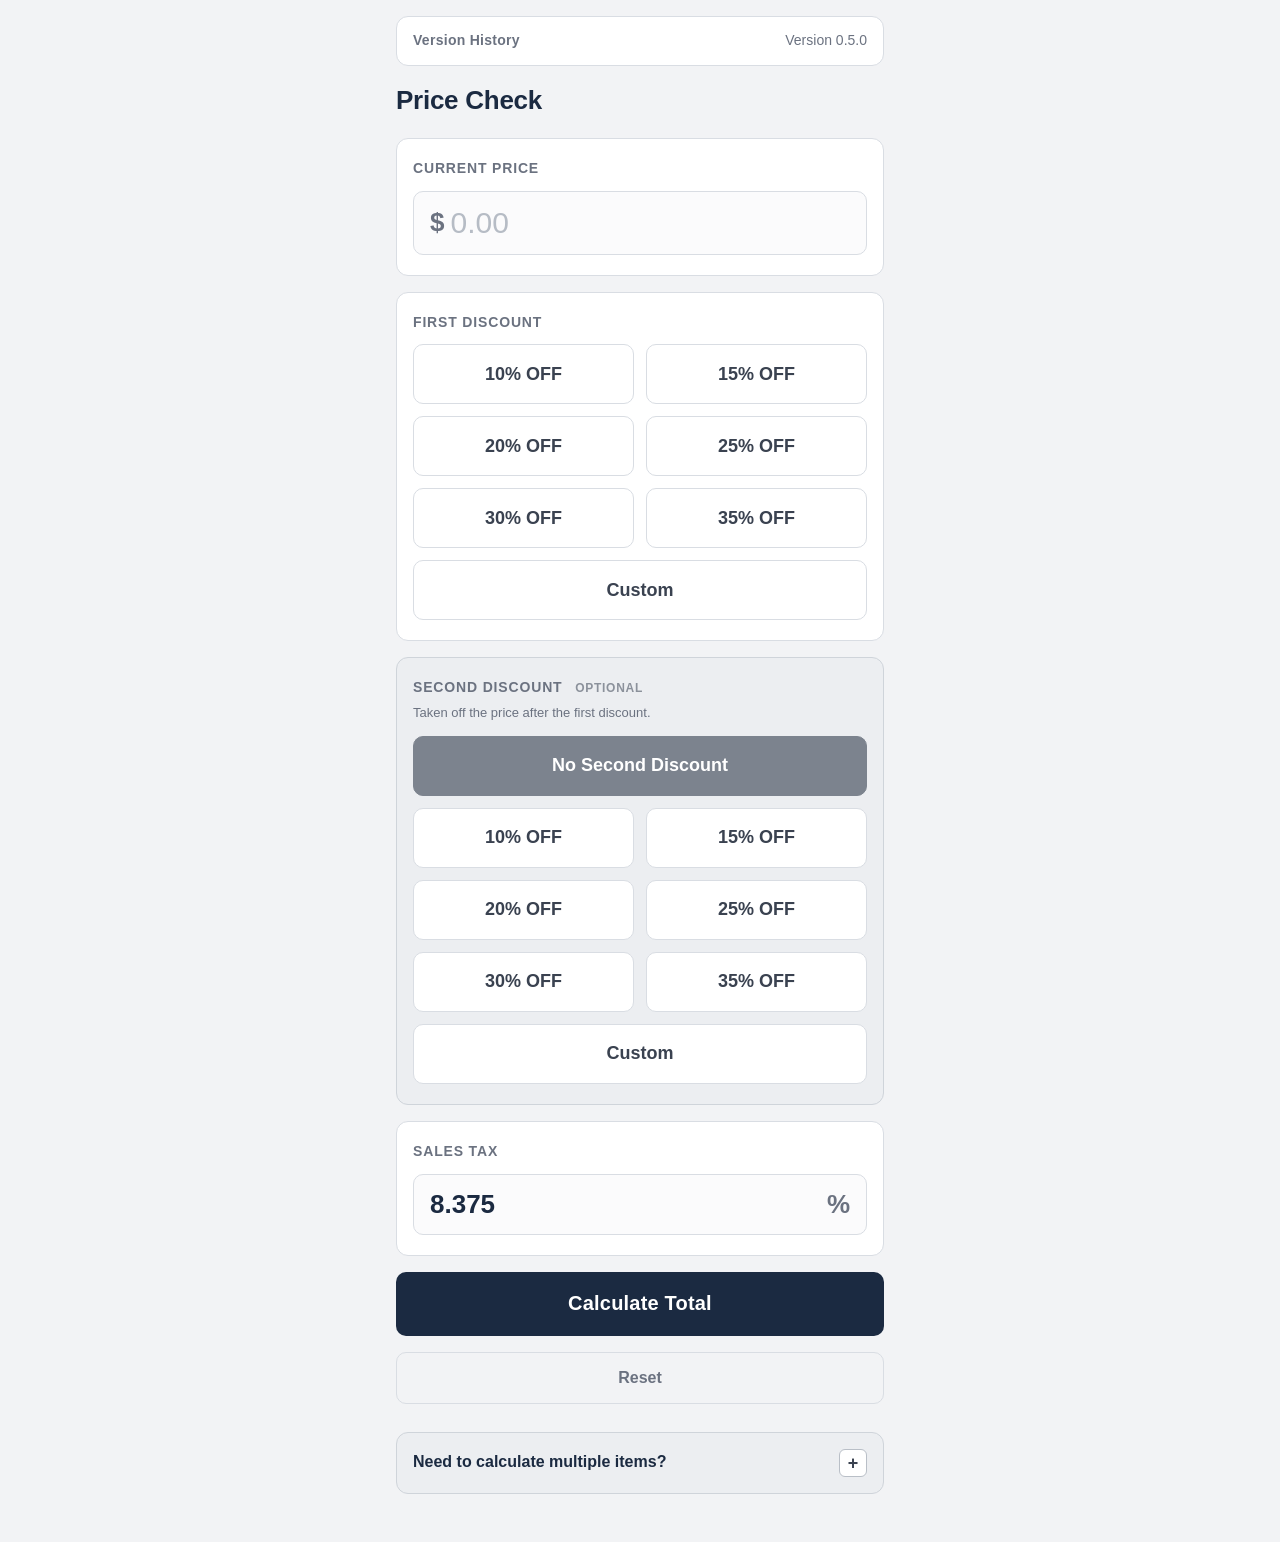
==== index.html @ 41f93668 "Add files via upload" ====
<!DOCTYPE html>
<html lang="en">
<head>
  <meta charset="UTF-8">
  <meta name="viewport" content="width=device-width, initial-scale=1, viewport-fit=cover">
  <meta name="theme-color" content="#1b2a41">
  <meta name="apple-mobile-web-app-capable" content="yes">
  <meta name="apple-mobile-web-app-status-bar-style" content="black-translucent">
  <meta name="apple-mobile-web-app-title" content="Price Check">
  <title>Price Check</title>
  <link rel="manifest" href="manifest.webmanifest">
  <link rel="stylesheet" href="style.css">
</head>
<body>
  <main class="app">

    <!-- Version History -->
    <details class="version-history" id="versionHistory">
      <summary>
        <span class="vh-label">Version History</span>
        <span class="vh-current" id="versionCurrent">—</span>
      </summary>
      <div class="vh-body" id="versionBody"></div>
    </details>

    <h1 class="title">Price Check</h1>

    <!-- Current Price -->
    <section class="card">
      <label class="field-label" for="price">Current Price</label>
      <div class="price-input-wrap">
        <span class="currency">$</span>
        <input
          id="price"
          class="price-input"
          type="text"
          inputmode="decimal"
          autocomplete="off"
          placeholder="0.00">
      </div>
    </section>

    <!-- First Discount -->
    <section class="card">
      <span class="field-label">First Discount</span>
      <div class="discount-grid" id="discountGrid1">
        <button type="button" class="discount-btn" data-discount="10">10% OFF</button>
        <button type="button" class="discount-btn" data-discount="15">15% OFF</button>
        <button type="button" class="discount-btn" data-discount="20">20% OFF</button>
        <button type="button" class="discount-btn" data-discount="25">25% OFF</button>
        <button type="button" class="discount-btn" data-discount="30">30% OFF</button>
        <button type="button" class="discount-btn" data-discount="35">35% OFF</button>
        <button type="button" class="discount-btn discount-btn--wide" data-discount="custom">Custom</button>
      </div>

      <div class="custom-wrap" id="customWrap1" hidden>
        <label class="field-label field-label--sub" for="customDiscount1">Custom Discount</label>
        <div class="percent-input-wrap">
          <input
            id="customDiscount1"
            class="percent-input"
            type="text"
            inputmode="decimal"
            autocomplete="off"
            placeholder="0">
          <span class="percent">%</span>
        </div>
      </div>
    </section>

    <!-- Second Discount (optional, taken off the price the first discount left) -->
    <section class="card card--second">
      <span class="field-label">
        Second Discount
        <span class="field-hint">Optional</span>
      </span>
      <p class="section-note">Taken off the price after the first discount.</p>

      <div class="discount-grid" id="discountGrid2">
        <button type="button" class="discount-btn discount-btn--wide" data-discount="none">No Second Discount</button>
        <button type="button" class="discount-btn" data-discount="10">10% OFF</button>
        <button type="button" class="discount-btn" data-discount="15">15% OFF</button>
        <button type="button" class="discount-btn" data-discount="20">20% OFF</button>
        <button type="button" class="discount-btn" data-discount="25">25% OFF</button>
        <button type="button" class="discount-btn" data-discount="30">30% OFF</button>
        <button type="button" class="discount-btn" data-discount="35">35% OFF</button>
        <button type="button" class="discount-btn discount-btn--wide" data-discount="custom">Custom</button>
      </div>

      <div class="custom-wrap" id="customWrap2" hidden>
        <label class="field-label field-label--sub" for="customDiscount2">Custom Second Discount</label>
        <div class="percent-input-wrap">
          <input
            id="customDiscount2"
            class="percent-input"
            type="text"
            inputmode="decimal"
            autocomplete="off"
            placeholder="0">
          <span class="percent">%</span>
        </div>
      </div>
    </section>

    <!-- Sales Tax -->
    <section class="card">
      <label class="field-label" for="tax">Sales Tax</label>
      <div class="percent-input-wrap">
        <input
          id="tax"
          class="percent-input"
          type="text"
          inputmode="decimal"
          autocomplete="off"
          placeholder="0">
        <span class="percent">%</span>
      </div>
    </section>

    <!-- Actions -->
    <button type="button" class="btn-primary" id="calcBtn">Calculate Total</button>

    <p class="error" id="error" hidden></p>

    <!-- Results -->
    <section class="card results" id="results" hidden>
      <div class="result-row">
        <span class="result-label">Original Price</span>
        <span class="result-value" id="rOriginal">$0.00</span>
      </div>
      <div class="result-row">
        <span class="result-label" id="rDiscountLabel">First Discount</span>
        <span class="result-value result-value--minus" id="rDiscount">-$0.00</span>
      </div>
      <div class="result-row">
        <span class="result-label" id="rAfterLabel">Price After Discount</span>
        <span class="result-value" id="rAfter">$0.00</span>
      </div>
      <div class="result-row" id="rDiscount2Row" hidden>
        <span class="result-label" id="rDiscount2Label">Second Discount</span>
        <span class="result-value result-value--minus" id="rDiscount2">-$0.00</span>
      </div>
      <div class="result-row" id="rAfter2Row" hidden>
        <span class="result-label">Subtotal After Second Discount</span>
        <span class="result-value" id="rAfter2">$0.00</span>
      </div>
      <div class="result-row">
        <span class="result-label" id="rTaxLabel">Sales Tax</span>
        <span class="result-value" id="rTax">$0.00</span>
      </div>
      <div class="result-total">
        <span class="total-label">Final Total</span>
        <span class="total-value" id="rTotal">$0.00</span>
      </div>

      <div class="math">
        <div class="math-title">How this was calculated</div>
        <ol class="math-steps" id="mathSteps"></ol>
      </div>
    </section>

    <button type="button" class="btn-secondary" id="resetBtn">Reset</button>

    <!-- Multiple items. Closed until it is needed, which is not often. -->
    <details class="advanced" id="advanced">
      <summary class="advanced-summary">
        <span>Need to calculate multiple items?</span>
        <span class="advanced-icon" aria-hidden="true"></span>
      </summary>

      <div class="advanced-body">
        <p class="section-note">
          Each item keeps its own discount. They are added up first, then the
          additional discount comes off the combined subtotal.
        </p>

        <div class="item-head">
          <span>Price</span>
          <span>Qty</span>
          <span>Discount</span>
          <span></span>
        </div>
        <div id="itemRows"></div>

        <button type="button" class="btn-secondary btn-secondary--light" id="addItemBtn">
          + Add Item
        </button>

        <label class="field-label field-label--sub" for="additionalDiscount">
          Additional Discount
        </label>
        <div class="chip-row" id="additionalChips">
          <button type="button" class="chip" data-percent="0">None</button>
          <button type="button" class="chip" data-percent="10">10%</button>
          <button type="button" class="chip" data-percent="15">15%</button>
          <button type="button" class="chip" data-percent="20">20%</button>
          <button type="button" class="chip" data-percent="25">25%</button>
        </div>
        <div class="percent-input-wrap">
          <input
            id="additionalDiscount"
            class="percent-input"
            type="text"
            inputmode="decimal"
            autocomplete="off"
            placeholder="0">
          <span class="percent">%</span>
        </div>

        <p class="section-note section-note--tight">
          Sales tax uses the rate set above.
        </p>

        <button type="button" class="btn-primary" id="calcAdvBtn">Calculate Total</button>

        <p class="error" id="advError" hidden></p>

        <section class="card results" id="advResults" hidden>
          <div class="original-total">
            <span class="original-label">Original Total</span>
            <span class="original-value" id="aOriginal">$0.00</span>
          </div>

          <div class="adv-section-title">Item Breakdown</div>
          <ul class="adv-breakdown" id="advBreakdown"></ul>

          <div class="result-row">
            <span class="result-label">Items Subtotal</span>
            <span class="result-value" id="aSubtotal">$0.00</span>
          </div>
          <div class="result-row" id="aItemSavingsRow" hidden>
            <span class="result-label">Item Discounts Saved</span>
            <span class="result-value result-value--savings" id="aItemSavings">-$0.00</span>
          </div>
          <div class="result-row" id="aDiscountRow" hidden>
            <span class="result-label" id="aDiscountLabel">Additional Discount</span>
            <span class="result-value result-value--savings" id="aDiscount">-$0.00</span>
          </div>
          <div class="result-row" id="aAfterRow" hidden>
            <span class="result-label">Subtotal After All Discounts</span>
            <span class="result-value" id="aAfter">$0.00</span>
          </div>

          <div class="savings-box" id="aSavingsBox" hidden>
            <span class="savings-box-label">Total Savings</span>
            <span class="savings-box-value" id="aTotalSavings">$0.00</span>
            <span class="savings-box-note" id="aSavingsPercent">You saved 0%</span>
          </div>

          <div class="result-row">
            <span class="result-label" id="aTaxLabel">Sales Tax</span>
            <span class="result-value" id="aTax">$0.00</span>
          </div>
          <div class="result-total">
            <span class="total-label">Final Total</span>
            <span class="total-value" id="aTotal">$0.00</span>
          </div>

          <p class="saved-today" id="aSavedToday" hidden>You saved $0.00 today</p>
        </section>
      </div>
    </details>

  </main>

  <script src="script.js"></script>
</body>
</html>
---- style.css ----
/* ==========================================================================
   Price Check - style.css
   Plain CSS only. No frameworks, no external fonts, no CDN.
   ========================================================================== */

:root {
  --navy: #1b2a41;
  --navy-dark: #121d2e;
  --charcoal: #3a4250;
  --gray-text: #6b7280;
  --line: #d9dde3;
  --savings: #1c7a4f;
  --savings-bg: #edf5f0;
  --savings-line: #c8dfd2;
  --bg: #f2f3f5;
  --card: #ffffff;
  --radius: 12px;
}

* {
  box-sizing: border-box;
}

/* Anything the script hides stays hidden, even when a rule below gives it a
   display value of its own. */
[hidden] {
  display: none !important;
}

html, body {
  margin: 0;
  padding: 0;
}

body {
  background: var(--bg);
  color: var(--charcoal);
  font-family: -apple-system, BlinkMacSystemFont, "Helvetica Neue", Helvetica, Arial, sans-serif;
  font-size: 17px;
  line-height: 1.4;
  -webkit-text-size-adjust: 100%;
  -webkit-tap-highlight-color: transparent;
}

.app {
  max-width: 520px;
  margin: 0 auto;
  padding: 16px 16px 48px;
  padding-top: calc(16px + env(safe-area-inset-top));
  padding-left: calc(16px + env(safe-area-inset-left));
  padding-right: calc(16px + env(safe-area-inset-right));
  padding-bottom: calc(48px + env(safe-area-inset-bottom));
}

/* --- Version History ----------------------------------------------------- */

.version-history {
  background: var(--card);
  border: 1px solid var(--line);
  border-radius: var(--radius);
  margin-bottom: 16px;
}

.version-history > summary {
  display: flex;
  justify-content: space-between;
  align-items: center;
  gap: 12px;
  padding: 14px 16px;
  cursor: pointer;
  font-size: 14px;
  color: var(--gray-text);
  list-style: none;
}

.version-history > summary::-webkit-details-marker {
  display: none;
}

.vh-label {
  font-weight: 600;
  letter-spacing: 0.02em;
}

.vh-current {
  font-variant-numeric: tabular-nums;
}

.vh-body {
  padding: 0 16px 14px;
  border-top: 1px solid var(--line);
  font-size: 14px;
}

.vh-entry {
  padding-top: 14px;
}

.vh-version {
  font-weight: 600;
  color: var(--navy);
}

.vh-body ul {
  margin: 6px 0 0;
  padding-left: 20px;
  color: var(--gray-text);
}

.vh-body li {
  margin: 3px 0;
}

/* --- Title --------------------------------------------------------------- */

.title {
  margin: 4px 0 20px;
  font-size: 26px;
  font-weight: 700;
  color: var(--navy);
  letter-spacing: -0.01em;
}

/* --- Cards --------------------------------------------------------------- */

.card {
  background: var(--card);
  border: 1px solid var(--line);
  border-radius: var(--radius);
  padding: 20px 16px;
  margin-bottom: 16px;
}

/* The optional second discount, set apart with a light gray background. */
.card--second {
  background: #eceef1;
  border-color: #cfd4da;
}

.field-label {
  display: block;
  font-size: 14px;
  font-weight: 600;
  color: var(--gray-text);
  text-transform: uppercase;
  letter-spacing: 0.06em;
  margin-bottom: 12px;
}

.field-hint {
  margin-left: 8px;
  font-size: 12px;
  font-weight: 600;
  color: #8b919b;
  text-transform: uppercase;
  letter-spacing: 0.06em;
}

.section-note {
  margin: -6px 0 14px;
  font-size: 13px;
  color: var(--gray-text);
  text-transform: none;
  letter-spacing: 0;
}

.field-label--sub {
  text-transform: none;
  letter-spacing: 0.02em;
  margin-top: 16px;
}

/* --- Inputs -------------------------------------------------------------- */

.price-input-wrap,
.percent-input-wrap {
  display: flex;
  align-items: center;
  border: 1px solid var(--line);
  border-radius: 10px;
  background: #fbfbfc;
  padding: 0 16px;
}

.price-input-wrap:focus-within,
.percent-input-wrap:focus-within {
  border-color: var(--navy);
  background: #ffffff;
}

.currency,
.percent {
  font-size: 26px;
  font-weight: 600;
  color: var(--gray-text);
}

.currency {
  margin-right: 6px;
}

.percent {
  margin-left: 6px;
}

.price-input,
.percent-input {
  flex: 1;
  width: 100%;
  min-width: 0;
  border: 0;
  outline: 0;
  background: transparent;
  color: var(--navy);
  font-family: inherit;
  font-size: 30px;
  font-weight: 600;
  font-variant-numeric: tabular-nums;
  padding: 14px 0;
}

.percent-input {
  font-size: 26px;
}

.price-input::placeholder,
.percent-input::placeholder {
  color: #b6bcc5;
  font-weight: 500;
}

/* --- Discount buttons ---------------------------------------------------- */

.discount-grid {
  display: grid;
  grid-template-columns: 1fr 1fr;
  gap: 12px;
}

.discount-btn {
  min-height: 60px;
  border: 1px solid var(--line);
  border-radius: 10px;
  background: #ffffff;
  color: var(--charcoal);
  font-family: inherit;
  font-size: 18px;
  font-weight: 600;
  cursor: pointer;
  -webkit-appearance: none;
  appearance: none;
}

.discount-btn--wide {
  grid-column: 1 / -1;
}

.discount-btn.is-selected {
  background: var(--navy);
  border-color: var(--navy);
  color: #ffffff;
}

/* "No Second Discount" is a muted gray when chosen, so a filled navy button
   always means an actual discount is switched on. */
.discount-btn[data-discount="none"].is-selected {
  background: #7c838e;
  border-color: #7c838e;
}

/* --- Action buttons ------------------------------------------------------ */

.btn-primary {
  display: block;
  width: 100%;
  min-height: 64px;
  border: 0;
  border-radius: 10px;
  background: var(--navy);
  color: #ffffff;
  font-family: inherit;
  font-size: 20px;
  font-weight: 700;
  letter-spacing: 0.01em;
  cursor: pointer;
  -webkit-appearance: none;
  appearance: none;
}

.btn-primary:active {
  background: var(--navy-dark);
}

.btn-secondary {
  display: block;
  width: 100%;
  min-height: 52px;
  margin-top: 16px;
  border: 1px solid var(--line);
  border-radius: 10px;
  background: transparent;
  color: var(--gray-text);
  font-family: inherit;
  font-size: 16px;
  font-weight: 600;
  cursor: pointer;
  -webkit-appearance: none;
  appearance: none;
}

/* --- Error --------------------------------------------------------------- */

.error {
  margin: 14px 2px 0;
  color: #9b2c2c;
  font-size: 15px;
  font-weight: 600;
}

/* --- Results ------------------------------------------------------------- */

.results {
  margin-top: 16px;
}

.result-row {
  display: flex;
  justify-content: space-between;
  align-items: baseline;
  gap: 12px;
  padding: 10px 0;
}

.result-label {
  font-size: 16px;
  color: var(--gray-text);
}

.result-value {
  font-size: 18px;
  font-weight: 600;
  color: var(--charcoal);
  font-variant-numeric: tabular-nums;
  white-space: nowrap;
}

.result-value--minus {
  color: #9b2c2c;
}

/* The total sits on its own line so the number can be big enough to read
   from across a counter. */
.result-total {
  display: flex;
  flex-direction: column;
  align-items: flex-start;
  gap: 2px;
  margin-top: 14px;
  padding-top: 18px;
  border-top: 2px solid var(--navy);
}

.total-label {
  font-size: 15px;
  font-weight: 700;
  color: var(--gray-text);
  text-transform: uppercase;
  letter-spacing: 0.08em;
}

.total-value {
  font-size: 56px;
  line-height: 1.05;
  font-weight: 700;
  color: var(--navy);
  font-variant-numeric: tabular-nums;
  letter-spacing: -0.03em;
  white-space: nowrap;
}

/* --- Calculation steps --------------------------------------------------- */

.math {
  margin-top: 20px;
  padding-top: 16px;
  border-top: 1px solid var(--line);
}

.math-title {
  font-size: 12px;
  font-weight: 600;
  color: var(--gray-text);
  text-transform: uppercase;
  letter-spacing: 0.06em;
  margin-bottom: 8px;
}

.math-steps {
  margin: 0;
  padding-left: 18px;
  font-size: 13px;
  line-height: 1.6;
  color: var(--gray-text);
  font-variant-numeric: tabular-nums;
}

.math-steps li {
  margin: 2px 0;
}

.math-steps b {
  font-weight: 600;
  color: var(--charcoal);
}

/* --- Multiple items (collapsible, closed until it is opened) -------------- */

.advanced {
  margin-top: 28px;
  background: #eceef1;
  border: 1px solid #cfd4da;
  border-radius: var(--radius);
}

.advanced-summary {
  display: flex;
  justify-content: space-between;
  align-items: center;
  gap: 12px;
  min-height: 60px;
  padding: 0 16px;
  cursor: pointer;
  font-size: 16px;
  font-weight: 600;
  color: var(--navy);
  list-style: none;
}

.advanced-summary::-webkit-details-marker {
  display: none;
}

.advanced-icon {
  flex: 0 0 auto;
  width: 28px;
  height: 28px;
  border: 1px solid #b9bfc7;
  border-radius: 6px;
  background: #ffffff;
  color: var(--charcoal);
  font-size: 18px;
  font-weight: 600;
  line-height: 26px;
  text-align: center;
}

.advanced-icon::after {
  content: "+";
}

.advanced[open] .advanced-icon::after {
  content: "–";
}

.advanced-body {
  padding: 4px 16px 20px;
  border-top: 1px solid #cfd4da;
}

.advanced-body .section-note {
  margin: 14px 0 16px;
}

.section-note--tight {
  margin: 14px 0 16px;
}

.advanced-body .field-label--sub {
  margin-top: 22px;
}

/* --- Item rows ----------------------------------------------------------- */

.item-head,
.item-row {
  display: grid;
  grid-template-columns: 1.25fr 0.6fr 1.2fr 34px;
  gap: 8px;
  align-items: center;
}

.item-head {
  margin-bottom: 6px;
  font-size: 11px;
  font-weight: 600;
  color: var(--gray-text);
  text-transform: uppercase;
  letter-spacing: 0.06em;
}

.item-row {
  margin-bottom: 8px;
}

.item-input,
.item-select {
  width: 100%;
  min-width: 0;
  min-height: 48px;
  padding: 0 8px;
  border: 1px solid var(--line);
  border-radius: 8px;
  background: #ffffff;
  color: var(--navy);
  font-family: inherit;
  font-size: 16px;
  font-weight: 600;
  font-variant-numeric: tabular-nums;
  -webkit-appearance: none;
  appearance: none;
}

.item-select {
  padding-right: 4px;
}

.item-input:focus,
.item-select:focus {
  outline: 2px solid var(--navy);
  outline-offset: -2px;
}

.item-remove {
  width: 34px;
  height: 34px;
  padding: 0;
  border: 1px solid #c4cad2;
  border-radius: 8px;
  background: #ffffff;
  color: var(--gray-text);
  font-family: inherit;
  font-size: 17px;
  line-height: 1;
  cursor: pointer;
  -webkit-appearance: none;
  appearance: none;
}

/* The Custom percentage for one row, shown under that row. */
.item-custom {
  grid-column: 1 / -1;
  display: flex;
  align-items: center;
  gap: 8px;
  padding: 2px 0 6px;
  font-size: 13px;
  color: var(--gray-text);
}

.item-custom .item-input {
  max-width: 110px;
}

/* --- Additional discount chips ------------------------------------------- */

.chip-row {
  display: flex;
  flex-wrap: wrap;
  gap: 8px;
  margin-bottom: 10px;
}

.chip {
  flex: 1 1 auto;
  min-width: 56px;
  min-height: 44px;
  padding: 0 10px;
  border: 1px solid var(--line);
  border-radius: 8px;
  background: #ffffff;
  color: var(--charcoal);
  font-family: inherit;
  font-size: 15px;
  font-weight: 600;
  cursor: pointer;
  -webkit-appearance: none;
  appearance: none;
}

.chip.is-selected {
  background: var(--navy);
  border-color: var(--navy);
  color: #ffffff;
}

.btn-secondary--light {
  margin-top: 8px;
  background: #ffffff;
  color: var(--charcoal);
}

/* --- Savings-focused results --------------------------------------------- */

.original-total {
  display: flex;
  justify-content: space-between;
  align-items: baseline;
  gap: 12px;
  padding-bottom: 14px;
  margin-bottom: 4px;
  border-bottom: 1px solid var(--line);
}

.original-label {
  font-size: 13px;
  font-weight: 600;
  color: var(--gray-text);
  text-transform: uppercase;
  letter-spacing: 0.06em;
}

.original-value {
  font-size: 28px;
  font-weight: 700;
  color: var(--charcoal);
  font-variant-numeric: tabular-nums;
  white-space: nowrap;
}

.adv-section-title {
  margin: 16px 0 8px;
  font-size: 11px;
  font-weight: 600;
  color: var(--gray-text);
  text-transform: uppercase;
  letter-spacing: 0.08em;
}

/* Savings read as a good thing, not as a charge. */
.result-value--savings {
  color: var(--savings);
}

/* --- Per-item breakdown -------------------------------------------------- */

.adv-breakdown {
  margin: 0 0 14px;
  padding: 0;
  list-style: none;
  font-variant-numeric: tabular-nums;
}

.item-line {
  padding: 10px 0;
  border-bottom: 1px solid var(--line);
}

.item-line:first-child {
  padding-top: 0;
}

.item-line-head {
  display: flex;
  justify-content: space-between;
  align-items: center;
  gap: 10px;
  margin-bottom: 4px;
}

.item-line-title {
  font-size: 16px;
  font-weight: 600;
  color: var(--charcoal);
}

.item-line-badge {
  flex: 0 0 auto;
  padding: 3px 8px;
  border-radius: 999px;
  background: var(--savings-bg);
  color: var(--savings);
  font-size: 12px;
  font-weight: 700;
  letter-spacing: 0.02em;
}

.item-line-badge--plain {
  background: #eef0f3;
  color: var(--gray-text);
}

.item-line-row {
  display: flex;
  justify-content: space-between;
  gap: 12px;
  font-size: 14px;
  color: var(--gray-text);
  padding: 1px 0;
}

.item-line-row b {
  font-weight: 600;
  color: var(--charcoal);
  white-space: nowrap;
}

.item-line-row b.is-savings {
  color: var(--savings);
}

/* --- Total savings ------------------------------------------------------- */

.savings-box {
  display: flex;
  flex-direction: column;
  align-items: flex-start;
  gap: 2px;
  margin: 16px 0 6px;
  padding: 14px 16px;
  border: 1px solid var(--savings-line);
  border-radius: 10px;
  background: var(--savings-bg);
}

.savings-box-label {
  font-size: 13px;
  font-weight: 700;
  color: var(--savings);
  text-transform: uppercase;
  letter-spacing: 0.08em;
}

.savings-box-value {
  font-size: 36px;
  line-height: 1.1;
  font-weight: 700;
  color: var(--savings);
  font-variant-numeric: tabular-nums;
  letter-spacing: -0.02em;
  white-space: nowrap;
}

.savings-box-note {
  font-size: 14px;
  font-weight: 600;
  color: var(--savings);
}

.saved-today {
  margin: 14px 0 0;
  padding-top: 14px;
  border-top: 1px solid var(--line);
  font-size: 18px;
  font-weight: 700;
  color: var(--savings);
  text-align: center;
}

/* --- Small phones -------------------------------------------------------- */

@media (max-width: 359px) {
  .total-value { font-size: 44px; }
  .price-input { font-size: 26px; }
  .discount-btn { font-size: 17px; }
  .item-head,
  .item-row { grid-template-columns: 1.2fr 0.55fr 1.1fr 30px; }
}
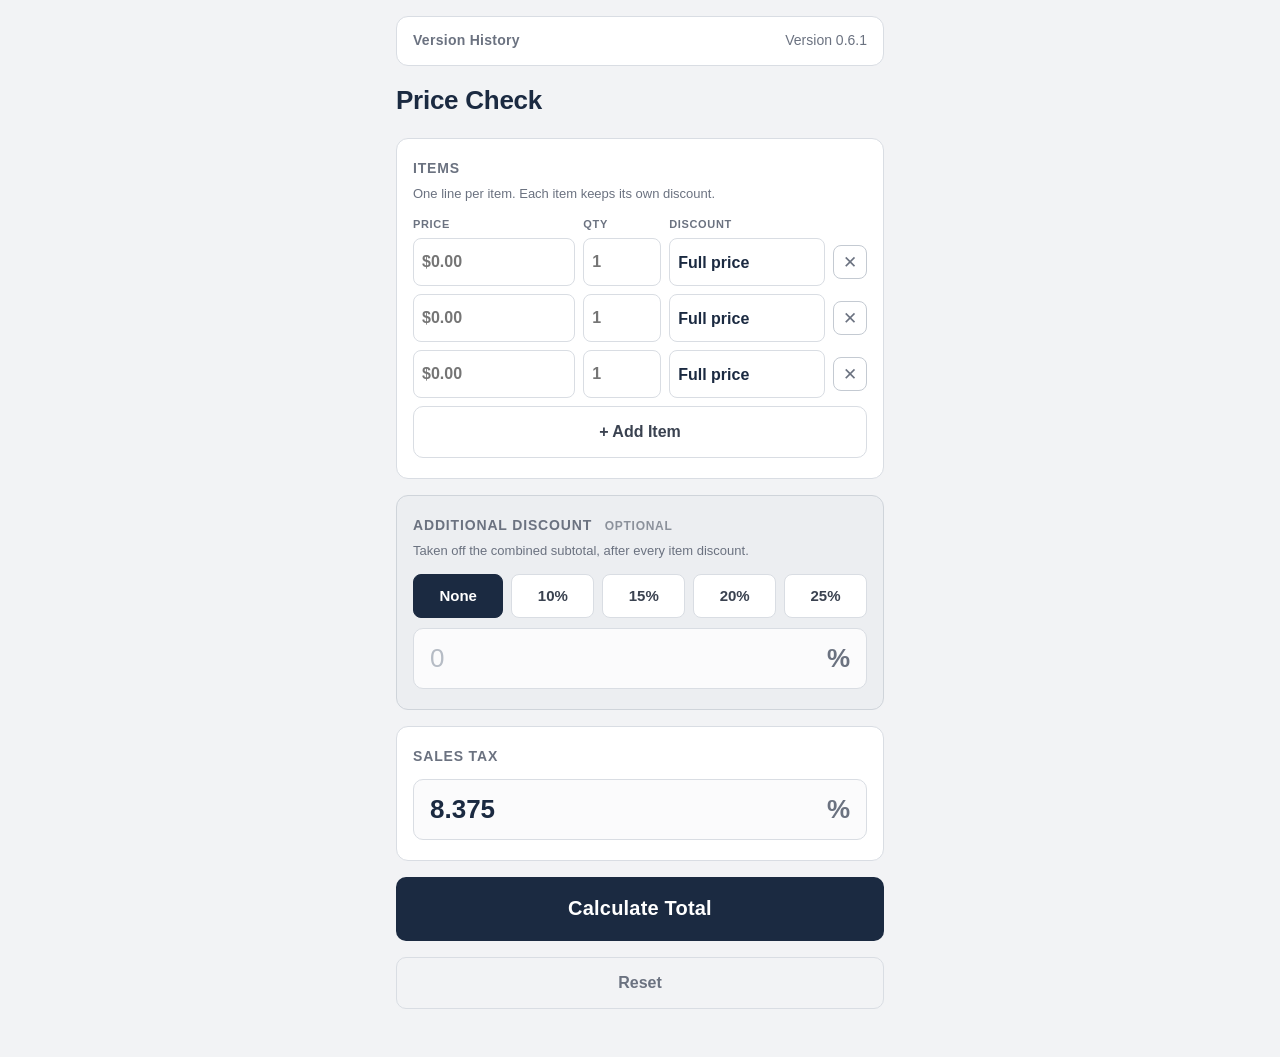
==== commit 0829a350: "Add files via upload" ====
--- a/index.html
+++ b/index.html
@@ -8,6 +8,14 @@
   <meta name="apple-mobile-web-app-status-bar-style" content="black-translucent">
   <meta name="apple-mobile-web-app-title" content="Price Check">
   <title>Price Check</title>
+
+  <!-- Home Screen and tab icons. Every path here is relative, so the app
+       works just as well in a subfolder (such as a GitHub Pages project
+       site) as it does at the root of a domain. -->
+  <link rel="apple-touch-icon" href="apple-touch-icon.png">
+  <link rel="icon" type="image/png" sizes="192x192" href="icon-192.png">
+  <link rel="icon" type="image/png" sizes="512x512" href="icon-512.png">
+
   <link rel="manifest" href="manifest.webmanifest">
   <link rel="stylesheet" href="style.css">
 </head>
@@ -25,80 +33,52 @@
 
     <h1 class="title">Price Check</h1>
 
-    <!-- Current Price -->
+    <!-- Items -->
     <section class="card">
-      <label class="field-label" for="price">Current Price</label>
-      <div class="price-input-wrap">
-        <span class="currency">$</span>
+      <span class="field-label">Items</span>
+      <p class="section-note">
+        One line per item. Each item keeps its own discount.
+      </p>
+
+      <div class="item-head">
+        <span>Price</span>
+        <span>Qty</span>
+        <span>Discount</span>
+        <span></span>
+      </div>
+      <div id="itemRows"></div>
+
+      <button type="button" class="btn-secondary btn-secondary--light" id="addItemBtn">
+        + Add Item
+      </button>
+    </section>
+
+    <!-- Additional discount, taken off the combined subtotal -->
+    <section class="card card--second">
+      <span class="field-label">
+        Additional Discount
+        <span class="field-hint">Optional</span>
+      </span>
+      <p class="section-note">
+        Taken off the combined subtotal, after every item discount.
+      </p>
+
+      <div class="chip-row" id="additionalChips">
+        <button type="button" class="chip" data-percent="0">None</button>
+        <button type="button" class="chip" data-percent="10">10%</button>
+        <button type="button" class="chip" data-percent="15">15%</button>
+        <button type="button" class="chip" data-percent="20">20%</button>
+        <button type="button" class="chip" data-percent="25">25%</button>
+      </div>
+      <div class="percent-input-wrap">
         <input
-          id="price"
-          class="price-input"
+          id="additionalDiscount"
+          class="percent-input"
           type="text"
           inputmode="decimal"
           autocomplete="off"
-          placeholder="0.00">
-      </div>
-    </section>
-
-    <!-- First Discount -->
-    <section class="card">
-      <span class="field-label">First Discount</span>
-      <div class="discount-grid" id="discountGrid1">
-        <button type="button" class="discount-btn" data-discount="10">10% OFF</button>
-        <button type="button" class="discount-btn" data-discount="15">15% OFF</button>
-        <button type="button" class="discount-btn" data-discount="20">20% OFF</button>
-        <button type="button" class="discount-btn" data-discount="25">25% OFF</button>
-        <button type="button" class="discount-btn" data-discount="30">30% OFF</button>
-        <button type="button" class="discount-btn" data-discount="35">35% OFF</button>
-        <button type="button" class="discount-btn discount-btn--wide" data-discount="custom">Custom</button>
-      </div>
-
-      <div class="custom-wrap" id="customWrap1" hidden>
-        <label class="field-label field-label--sub" for="customDiscount1">Custom Discount</label>
-        <div class="percent-input-wrap">
-          <input
-            id="customDiscount1"
-            class="percent-input"
-            type="text"
-            inputmode="decimal"
-            autocomplete="off"
-            placeholder="0">
-          <span class="percent">%</span>
-        </div>
-      </div>
-    </section>
-
-    <!-- Second Discount (optional, taken off the price the first discount left) -->
-    <section class="card card--second">
-      <span class="field-label">
-        Second Discount
-        <span class="field-hint">Optional</span>
-      </span>
-      <p class="section-note">Taken off the price after the first discount.</p>
-
-      <div class="discount-grid" id="discountGrid2">
-        <button type="button" class="discount-btn discount-btn--wide" data-discount="none">No Second Discount</button>
-        <button type="button" class="discount-btn" data-discount="10">10% OFF</button>
-        <button type="button" class="discount-btn" data-discount="15">15% OFF</button>
-        <button type="button" class="discount-btn" data-discount="20">20% OFF</button>
-        <button type="button" class="discount-btn" data-discount="25">25% OFF</button>
-        <button type="button" class="discount-btn" data-discount="30">30% OFF</button>
-        <button type="button" class="discount-btn" data-discount="35">35% OFF</button>
-        <button type="button" class="discount-btn discount-btn--wide" data-discount="custom">Custom</button>
-      </div>
-
-      <div class="custom-wrap" id="customWrap2" hidden>
-        <label class="field-label field-label--sub" for="customDiscount2">Custom Second Discount</label>
-        <div class="percent-input-wrap">
-          <input
-            id="customDiscount2"
-            class="percent-input"
-            type="text"
-            inputmode="decimal"
-            autocomplete="off"
-            placeholder="0">
-          <span class="percent">%</span>
-        </div>
+          placeholder="0">
+        <span class="percent">%</span>
       </div>
     </section>
 
@@ -124,26 +104,37 @@
 
     <!-- Results -->
     <section class="card results" id="results" hidden>
+      <div class="original-total">
+        <span class="original-label">Original Total</span>
+        <span class="original-value" id="rOriginal">$0.00</span>
+      </div>
+
+      <div class="section-title">Item Breakdown</div>
+      <ul class="breakdown" id="breakdown"></ul>
+
       <div class="result-row">
-        <span class="result-label">Original Price</span>
-        <span class="result-value" id="rOriginal">$0.00</span>
+        <span class="result-label">Items Subtotal</span>
+        <span class="result-value" id="rSubtotal">$0.00</span>
       </div>
-      <div class="result-row">
-        <span class="result-label" id="rDiscountLabel">First Discount</span>
-        <span class="result-value result-value--minus" id="rDiscount">-$0.00</span>
+      <div class="result-row" id="rItemSavingsRow" hidden>
+        <span class="result-label">Item Discounts Saved</span>
+        <span class="result-value result-value--savings" id="rItemSavings">-$0.00</span>
       </div>
-      <div class="result-row">
-        <span class="result-label" id="rAfterLabel">Price After Discount</span>
+      <div class="result-row" id="rDiscountRow" hidden>
+        <span class="result-label" id="rDiscountLabel">Additional Discount</span>
+        <span class="result-value result-value--savings" id="rDiscount">-$0.00</span>
+      </div>
+      <div class="result-row" id="rAfterRow" hidden>
+        <span class="result-label">Subtotal After All Discounts</span>
         <span class="result-value" id="rAfter">$0.00</span>
       </div>
-      <div class="result-row" id="rDiscount2Row" hidden>
-        <span class="result-label" id="rDiscount2Label">Second Discount</span>
-        <span class="result-value result-value--minus" id="rDiscount2">-$0.00</span>
+
+      <div class="savings-box" id="rSavingsBox" hidden>
+        <span class="savings-box-label">Total Savings</span>
+        <span class="savings-box-value" id="rTotalSavings">$0.00</span>
+        <span class="savings-box-note" id="rSavingsPercent">You saved 0%</span>
       </div>
-      <div class="result-row" id="rAfter2Row" hidden>
-        <span class="result-label">Subtotal After Second Discount</span>
-        <span class="result-value" id="rAfter2">$0.00</span>
-      </div>
+
       <div class="result-row">
         <span class="result-label" id="rTaxLabel">Sales Tax</span>
         <span class="result-value" id="rTax">$0.00</span>
@@ -153,6 +144,8 @@
         <span class="total-value" id="rTotal">$0.00</span>
       </div>
 
+      <p class="saved-today" id="rSavedToday" hidden>You saved $0.00 today</p>
+
       <div class="math">
         <div class="math-title">How this was calculated</div>
         <ol class="math-steps" id="mathSteps"></ol>
@@ -161,106 +154,6 @@
 
     <button type="button" class="btn-secondary" id="resetBtn">Reset</button>
 
-    <!-- Multiple items. Closed until it is needed, which is not often. -->
-    <details class="advanced" id="advanced">
-      <summary class="advanced-summary">
-        <span>Need to calculate multiple items?</span>
-        <span class="advanced-icon" aria-hidden="true"></span>
-      </summary>
-
-      <div class="advanced-body">
-        <p class="section-note">
-          Each item keeps its own discount. They are added up first, then the
-          additional discount comes off the combined subtotal.
-        </p>
-
-        <div class="item-head">
-          <span>Price</span>
-          <span>Qty</span>
-          <span>Discount</span>
-          <span></span>
-        </div>
-        <div id="itemRows"></div>
-
-        <button type="button" class="btn-secondary btn-secondary--light" id="addItemBtn">
-          + Add Item
-        </button>
-
-        <label class="field-label field-label--sub" for="additionalDiscount">
-          Additional Discount
-        </label>
-        <div class="chip-row" id="additionalChips">
-          <button type="button" class="chip" data-percent="0">None</button>
-          <button type="button" class="chip" data-percent="10">10%</button>
-          <button type="button" class="chip" data-percent="15">15%</button>
-          <button type="button" class="chip" data-percent="20">20%</button>
-          <button type="button" class="chip" data-percent="25">25%</button>
-        </div>
-        <div class="percent-input-wrap">
-          <input
-            id="additionalDiscount"
-            class="percent-input"
-            type="text"
-            inputmode="decimal"
-            autocomplete="off"
-            placeholder="0">
-          <span class="percent">%</span>
-        </div>
-
-        <p class="section-note section-note--tight">
-          Sales tax uses the rate set above.
-        </p>
-
-        <button type="button" class="btn-primary" id="calcAdvBtn">Calculate Total</button>
-
-        <p class="error" id="advError" hidden></p>
-
-        <section class="card results" id="advResults" hidden>
-          <div class="original-total">
-            <span class="original-label">Original Total</span>
-            <span class="original-value" id="aOriginal">$0.00</span>
-          </div>
-
-          <div class="adv-section-title">Item Breakdown</div>
-          <ul class="adv-breakdown" id="advBreakdown"></ul>
-
-          <div class="result-row">
-            <span class="result-label">Items Subtotal</span>
-            <span class="result-value" id="aSubtotal">$0.00</span>
-          </div>
-          <div class="result-row" id="aItemSavingsRow" hidden>
-            <span class="result-label">Item Discounts Saved</span>
-            <span class="result-value result-value--savings" id="aItemSavings">-$0.00</span>
-          </div>
-          <div class="result-row" id="aDiscountRow" hidden>
-            <span class="result-label" id="aDiscountLabel">Additional Discount</span>
-            <span class="result-value result-value--savings" id="aDiscount">-$0.00</span>
-          </div>
-          <div class="result-row" id="aAfterRow" hidden>
-            <span class="result-label">Subtotal After All Discounts</span>
-            <span class="result-value" id="aAfter">$0.00</span>
-          </div>
-
-          <div class="savings-box" id="aSavingsBox" hidden>
-            <span class="savings-box-label">Total Savings</span>
-            <span class="savings-box-value" id="aTotalSavings">$0.00</span>
-            <span class="savings-box-note" id="aSavingsPercent">You saved 0%</span>
-          </div>
-
-          <div class="result-row">
-            <span class="result-label" id="aTaxLabel">Sales Tax</span>
-            <span class="result-value" id="aTax">$0.00</span>
-          </div>
-          <div class="result-total">
-            <span class="total-label">Final Total</span>
-            <span class="total-value" id="aTotal">$0.00</span>
-          </div>
-
-          <p class="saved-today" id="aSavedToday" hidden>You saved $0.00 today</p>
-        </section>
-      </div>
-    </details>
-
   </main>
 
   <script src="script.js"></script>
--- a/style.css
+++ b/style.css
@@ -131,7 +131,7 @@
   margin-bottom: 16px;
 }
 
-/* The optional second discount, set apart with a light gray background. */
+/* The optional additional discount, set apart with a light gray background. */
 .card--second {
   background: #eceef1;
   border-color: #cfd4da;
@@ -164,15 +164,8 @@
   letter-spacing: 0;
 }
 
-.field-label--sub {
-  text-transform: none;
-  letter-spacing: 0.02em;
-  margin-top: 16px;
-}
-
 /* --- Inputs -------------------------------------------------------------- */
 
-.price-input-wrap,
 .percent-input-wrap {
   display: flex;
   align-items: center;
@@ -182,28 +175,18 @@
   padding: 0 16px;
 }
 
-.price-input-wrap:focus-within,
 .percent-input-wrap:focus-within {
   border-color: var(--navy);
   background: #ffffff;
 }
 
-.currency,
-.percent {
-  font-size: 26px;
-  font-weight: 600;
-  color: var(--gray-text);
-}
-
-.currency {
-  margin-right: 6px;
-}
-
 .percent {
   margin-left: 6px;
-}
-
-.price-input,
+  font-size: 26px;
+  font-weight: 600;
+  color: var(--gray-text);
+}
+
 .percent-input {
   flex: 1;
   width: 100%;
@@ -213,59 +196,15 @@
   background: transparent;
   color: var(--navy);
   font-family: inherit;
-  font-size: 30px;
+  font-size: 26px;
   font-weight: 600;
   font-variant-numeric: tabular-nums;
   padding: 14px 0;
 }
 
-.percent-input {
-  font-size: 26px;
-}
-
-.price-input::placeholder,
 .percent-input::placeholder {
   color: #b6bcc5;
   font-weight: 500;
-}
-
-/* --- Discount buttons ---------------------------------------------------- */
-
-.discount-grid {
-  display: grid;
-  grid-template-columns: 1fr 1fr;
-  gap: 12px;
-}
-
-.discount-btn {
-  min-height: 60px;
-  border: 1px solid var(--line);
-  border-radius: 10px;
-  background: #ffffff;
-  color: var(--charcoal);
-  font-family: inherit;
-  font-size: 18px;
-  font-weight: 600;
-  cursor: pointer;
-  -webkit-appearance: none;
-  appearance: none;
-}
-
-.discount-btn--wide {
-  grid-column: 1 / -1;
-}
-
-.discount-btn.is-selected {
-  background: var(--navy);
-  border-color: var(--navy);
-  color: #ffffff;
-}
-
-/* "No Second Discount" is a muted gray when chosen, so a filled navy button
-   always means an actual discount is switched on. */
-.discount-btn[data-discount="none"].is-selected {
-  background: #7c838e;
-  border-color: #7c838e;
 }
 
 /* --- Action buttons ------------------------------------------------------ */
@@ -344,10 +283,6 @@
   white-space: nowrap;
 }
 
-.result-value--minus {
-  color: #9b2c2c;
-}
-
 /* The total sits on its own line so the number can be big enough to read
    from across a counter. */
 .result-total {
@@ -411,72 +346,6 @@
 .math-steps b {
   font-weight: 600;
   color: var(--charcoal);
-}
-
-/* --- Multiple items (collapsible, closed until it is opened) -------------- */
-
-.advanced {
-  margin-top: 28px;
-  background: #eceef1;
-  border: 1px solid #cfd4da;
-  border-radius: var(--radius);
-}
-
-.advanced-summary {
-  display: flex;
-  justify-content: space-between;
-  align-items: center;
-  gap: 12px;
-  min-height: 60px;
-  padding: 0 16px;
-  cursor: pointer;
-  font-size: 16px;
-  font-weight: 600;
-  color: var(--navy);
-  list-style: none;
-}
-
-.advanced-summary::-webkit-details-marker {
-  display: none;
-}
-
-.advanced-icon {
-  flex: 0 0 auto;
-  width: 28px;
-  height: 28px;
-  border: 1px solid #b9bfc7;
-  border-radius: 6px;
-  background: #ffffff;
-  color: var(--charcoal);
-  font-size: 18px;
-  font-weight: 600;
-  line-height: 26px;
-  text-align: center;
-}
-
-.advanced-icon::after {
-  content: "+";
-}
-
-.advanced[open] .advanced-icon::after {
-  content: "–";
-}
-
-.advanced-body {
-  padding: 4px 16px 20px;
-  border-top: 1px solid #cfd4da;
-}
-
-.advanced-body .section-note {
-  margin: 14px 0 16px;
-}
-
-.section-note--tight {
-  margin: 14px 0 16px;
-}
-
-.advanced-body .field-label--sub {
-  margin-top: 22px;
 }
 
 /* --- Item rows ----------------------------------------------------------- */
@@ -627,23 +496,21 @@
   white-space: nowrap;
 }
 
-.adv-section-title {
-  margin: 16px 0 8px;
-  font-size: 11px;
-  font-weight: 600;
-  color: var(--gray-text);
-  text-transform: uppercase;
-  letter-spacing: 0.08em;
-}
-
 /* Savings read as a good thing, not as a charge. */
 .result-value--savings {
   color: var(--savings);
 }
 
-/* --- Per-item breakdown -------------------------------------------------- */
-
-.adv-breakdown {
+.section-title {
+  margin: 16px 0 8px;
+  font-size: 11px;
+  font-weight: 600;
+  color: var(--gray-text);
+  text-transform: uppercase;
+  letter-spacing: 0.08em;
+}
+
+.breakdown {
   margin: 0 0 14px;
   padding: 0;
   list-style: none;
@@ -760,8 +627,8 @@
 
 @media (max-width: 359px) {
   .total-value { font-size: 44px; }
-  .price-input { font-size: 26px; }
-  .discount-btn { font-size: 17px; }
+  
+  
   .item-head,
   .item-row { grid-template-columns: 1.2fr 0.55fr 1.1fr 30px; }
 }
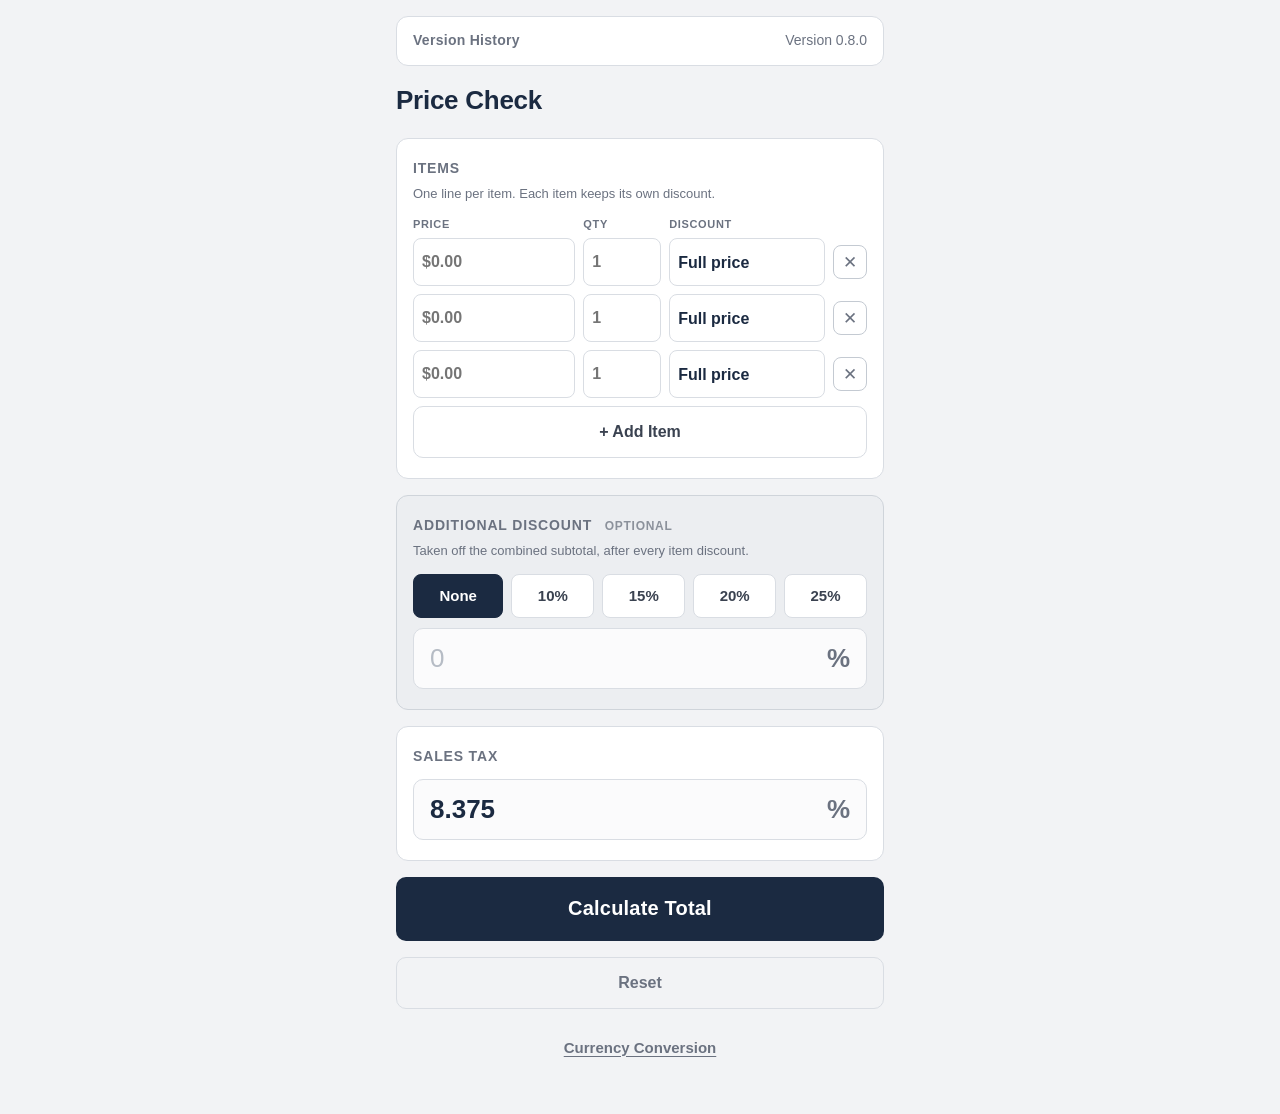
==== commit 33a5ac0b: "Version 0.8.0: customer-facing Currency Conversion screen Adds a second view, reached from a small l" ====
--- a/index.html
+++ b/index.html
@@ -22,140 +22,262 @@
 <body>
   <main class="app">
 
-    <!-- Version History -->
-    <details class="version-history" id="versionHistory">
-      <summary>
-        <span class="vh-label">Version History</span>
-        <span class="vh-current" id="versionCurrent">—</span>
-      </summary>
-      <div class="vh-body" id="versionBody"></div>
-    </details>
-
-    <h1 class="title">Price Check</h1>
-
-    <!-- Items -->
-    <section class="card">
-      <span class="field-label">Items</span>
-      <p class="section-note">
-        One line per item. Each item keeps its own discount.
+    <!-- ====================================================================
+         VIEW 1 - Price Check (the main calculator)
+         ==================================================================== -->
+    <div id="viewPriceCheck">
+
+      <!-- Version History -->
+      <details class="version-history" id="versionHistory">
+        <summary>
+          <span class="vh-label">Version History</span>
+          <span class="vh-current" id="versionCurrent">—</span>
+        </summary>
+        <div class="vh-body" id="versionBody"></div>
+      </details>
+
+      <h1 class="title">Price Check</h1>
+
+      <!-- Items -->
+      <section class="card">
+        <span class="field-label">Items</span>
+        <p class="section-note">
+          One line per item. Each item keeps its own discount.
+        </p>
+
+        <div class="item-head">
+          <span>Price</span>
+          <span>Qty</span>
+          <span>Discount</span>
+          <span></span>
+        </div>
+        <div id="itemRows"></div>
+
+        <button type="button" class="btn-secondary btn-secondary--light" id="addItemBtn">
+          + Add Item
+        </button>
+      </section>
+
+      <!-- Additional discount, taken off the combined subtotal -->
+      <section class="card card--second">
+        <span class="field-label">
+          Additional Discount
+          <span class="field-hint">Optional</span>
+        </span>
+        <p class="section-note">
+          Taken off the combined subtotal, after every item discount.
+        </p>
+
+        <div class="chip-row" id="additionalChips">
+          <button type="button" class="chip" data-percent="0">None</button>
+          <button type="button" class="chip" data-percent="10">10%</button>
+          <button type="button" class="chip" data-percent="15">15%</button>
+          <button type="button" class="chip" data-percent="20">20%</button>
+          <button type="button" class="chip" data-percent="25">25%</button>
+        </div>
+        <div class="percent-input-wrap">
+          <input
+            id="additionalDiscount"
+            class="percent-input"
+            type="text"
+            inputmode="decimal"
+            autocomplete="off"
+            placeholder="0">
+          <span class="percent">%</span>
+        </div>
+      </section>
+
+      <!-- Sales Tax -->
+      <section class="card">
+        <label class="field-label" for="tax">Sales Tax</label>
+        <div class="percent-input-wrap">
+          <input
+            id="tax"
+            class="percent-input"
+            type="text"
+            inputmode="decimal"
+            autocomplete="off"
+            placeholder="0">
+          <span class="percent">%</span>
+        </div>
+      </section>
+
+      <!-- Actions -->
+      <button type="button" class="btn-primary" id="calcBtn">Calculate Total</button>
+
+      <p class="error" id="error" hidden></p>
+
+      <!-- Results -->
+      <section class="card results" id="results" hidden>
+        <div class="original-total">
+          <span class="original-label">Original Total</span>
+          <span class="original-value" id="rOriginal">$0.00</span>
+        </div>
+
+        <div class="section-title">Item Breakdown</div>
+        <ul class="breakdown" id="breakdown"></ul>
+
+        <div class="result-row">
+          <span class="result-label">Items Subtotal</span>
+          <span class="result-value" id="rSubtotal">$0.00</span>
+        </div>
+        <div class="result-row" id="rItemSavingsRow" hidden>
+          <span class="result-label">Item Discounts Saved</span>
+          <span class="result-value result-value--savings" id="rItemSavings">-$0.00</span>
+        </div>
+        <div class="result-row" id="rDiscountRow" hidden>
+          <span class="result-label" id="rDiscountLabel">Additional Discount</span>
+          <span class="result-value result-value--savings" id="rDiscount">-$0.00</span>
+        </div>
+        <div class="result-row" id="rAfterRow" hidden>
+          <span class="result-label">Subtotal After All Discounts</span>
+          <span class="result-value" id="rAfter">$0.00</span>
+        </div>
+
+        <div class="savings-box" id="rSavingsBox" hidden>
+          <span class="savings-box-label">Total Savings</span>
+          <span class="savings-box-value" id="rTotalSavings">$0.00</span>
+          <span class="savings-box-note" id="rSavingsPercent">You saved 0%</span>
+        </div>
+
+        <div class="result-row">
+          <span class="result-label" id="rTaxLabel">Sales Tax</span>
+          <span class="result-value" id="rTax">$0.00</span>
+        </div>
+        <div class="result-total">
+          <span class="total-label">Final Total</span>
+          <span class="total-value" id="rTotal">$0.00</span>
+        </div>
+
+        <p class="saved-today" id="rSavedToday" hidden>You saved $0.00 today</p>
+
+        <div class="math">
+          <div class="math-title">How this was calculated</div>
+          <ol class="math-steps" id="mathSteps"></ol>
+        </div>
+      </section>
+
+      <button type="button" class="btn-secondary" id="resetBtn">Reset</button>
+
+      <!-- Quiet way through to the customer-facing converter -->
+      <p class="link-row">
+        <button type="button" class="text-link" id="openCurrencyBtn">
+          Currency Conversion
+        </button>
       </p>
 
-      <div class="item-head">
-        <span>Price</span>
-        <span>Qty</span>
-        <span>Discount</span>
-        <span></span>
-      </div>
-      <div id="itemRows"></div>
-
-      <button type="button" class="btn-secondary btn-secondary--light" id="addItemBtn">
-        + Add Item
+    </div>
+
+    <!-- ====================================================================
+         VIEW 2 - Currency Conversion (shown to the customer)
+         Every label carrying data-i18n is translated by currency.js.
+         ==================================================================== -->
+    <div id="viewCurrency" hidden>
+
+      <!-- Language picker, in each language's own name -->
+      <section class="card">
+        <span class="field-label" data-i18n="chooseLanguage">Choose your language</span>
+        <div class="lang-grid" id="langGrid">
+          <button type="button" class="lang-btn" data-lang="en">English</button>
+          <button type="button" class="lang-btn" data-lang="es">Español</button>
+          <button type="button" class="lang-btn" data-lang="zh">中文</button>
+          <button type="button" class="lang-btn" data-lang="ja">日本語</button>
+          <button type="button" class="lang-btn" data-lang="ko">한국어</button>
+          <button type="button" class="lang-btn" data-lang="fr">Français</button>
+          <button type="button" class="lang-btn" data-lang="pt">Português</button>
+          <button type="button" class="lang-btn" data-lang="de">Deutsch</button>
+        </div>
+      </section>
+
+      <h1 class="title" data-i18n="title">Currency Conversion</h1>
+
+      <!-- USD amount, carried over from Price Check but still editable -->
+      <section class="card">
+        <label class="field-label" for="usdAmount" data-i18n="usdAmount">USD Amount</label>
+        <div class="percent-input-wrap">
+          <span class="money-sign">$</span>
+          <input
+            id="usdAmount"
+            class="percent-input"
+            type="text"
+            inputmode="decimal"
+            autocomplete="off"
+            placeholder="0.00">
+        </div>
+      </section>
+
+      <!-- Currency -->
+      <section class="card">
+        <label class="field-label" for="currencySelect" data-i18n="selectCurrency">Select Currency</label>
+        <select id="currencySelect" class="currency-select"></select>
+      </section>
+
+      <!-- The part held up for the customer to read -->
+      <section class="card customer-card">
+        <div class="cc-usd">
+          <span class="cc-usd-label" data-i18n="usdTotal">USD Total</span>
+          <span class="cc-usd-value" id="ccUsd">$0.00</span>
+        </div>
+
+        <div class="cc-main">
+          <span class="cc-main-label" data-i18n="customerPrice">Customer Price</span>
+          <span class="cc-main-value" id="ccPrice">—</span>
+        </div>
+
+        <p class="cc-disclaimer" data-i18n="disclaimer">
+          Estimated conversion. Your bank or card issuer may use a different exchange rate.
+        </p>
+      </section>
+
+      <!-- Rate, and where it came from -->
+      <section class="card">
+        <div class="result-row">
+          <span class="result-label" data-i18n="exchangeRate">Exchange Rate</span>
+          <span class="result-value" id="rateValue">—</span>
+        </div>
+        <div class="result-row">
+          <span class="result-label" data-i18n="lastUpdated">Last Updated</span>
+          <span class="result-value" id="rateUpdated">—</span>
+        </div>
+
+        <p class="rate-status" id="rateStatus" hidden></p>
+
+        <button type="button" class="btn-secondary" id="retryBtn" hidden data-i18n="tryAgain">
+          Try Again
+        </button>
+
+        <!-- Optional override, deliberately tucked away -->
+        <details class="manual-rate">
+          <summary data-i18n="manualRate">Manual Rate</summary>
+          <div class="manual-body">
+            <p class="manual-auto" id="autoRateNote">—</p>
+            <div class="manual-field">
+              <input
+                id="manualRateInput"
+                class="manual-input"
+                type="text"
+                inputmode="decimal"
+                autocomplete="off"
+                placeholder="0.00"
+                aria-label="Manual exchange rate">
+              <span class="manual-code" id="manualRateCode"></span>
+            </div>
+            <button type="button" class="btn-secondary btn-secondary--light" id="useAutoBtn" data-i18n="useAutomaticRate">
+              Use Automatic Rate
+            </button>
+          </div>
+        </details>
+      </section>
+
+      <button type="button" class="btn-secondary" id="backBtn" data-i18n="back">
+        Back to Price Check
       </button>
-    </section>
-
-    <!-- Additional discount, taken off the combined subtotal -->
-    <section class="card card--second">
-      <span class="field-label">
-        Additional Discount
-        <span class="field-hint">Optional</span>
-      </span>
-      <p class="section-note">
-        Taken off the combined subtotal, after every item discount.
-      </p>
-
-      <div class="chip-row" id="additionalChips">
-        <button type="button" class="chip" data-percent="0">None</button>
-        <button type="button" class="chip" data-percent="10">10%</button>
-        <button type="button" class="chip" data-percent="15">15%</button>
-        <button type="button" class="chip" data-percent="20">20%</button>
-        <button type="button" class="chip" data-percent="25">25%</button>
-      </div>
-      <div class="percent-input-wrap">
-        <input
-          id="additionalDiscount"
-          class="percent-input"
-          type="text"
-          inputmode="decimal"
-          autocomplete="off"
-          placeholder="0">
-        <span class="percent">%</span>
-      </div>
-    </section>
-
-    <!-- Sales Tax -->
-    <section class="card">
-      <label class="field-label" for="tax">Sales Tax</label>
-      <div class="percent-input-wrap">
-        <input
-          id="tax"
-          class="percent-input"
-          type="text"
-          inputmode="decimal"
-          autocomplete="off"
-          placeholder="0">
-        <span class="percent">%</span>
-      </div>
-    </section>
-
-    <!-- Actions -->
-    <button type="button" class="btn-primary" id="calcBtn">Calculate Total</button>
-
-    <p class="error" id="error" hidden></p>
-
-    <!-- Results -->
-    <section class="card results" id="results" hidden>
-      <div class="original-total">
-        <span class="original-label">Original Total</span>
-        <span class="original-value" id="rOriginal">$0.00</span>
-      </div>
-
-      <div class="section-title">Item Breakdown</div>
-      <ul class="breakdown" id="breakdown"></ul>
-
-      <div class="result-row">
-        <span class="result-label">Items Subtotal</span>
-        <span class="result-value" id="rSubtotal">$0.00</span>
-      </div>
-      <div class="result-row" id="rItemSavingsRow" hidden>
-        <span class="result-label">Item Discounts Saved</span>
-        <span class="result-value result-value--savings" id="rItemSavings">-$0.00</span>
-      </div>
-      <div class="result-row" id="rDiscountRow" hidden>
-        <span class="result-label" id="rDiscountLabel">Additional Discount</span>
-        <span class="result-value result-value--savings" id="rDiscount">-$0.00</span>
-      </div>
-      <div class="result-row" id="rAfterRow" hidden>
-        <span class="result-label">Subtotal After All Discounts</span>
-        <span class="result-value" id="rAfter">$0.00</span>
-      </div>
-
-      <div class="savings-box" id="rSavingsBox" hidden>
-        <span class="savings-box-label">Total Savings</span>
-        <span class="savings-box-value" id="rTotalSavings">$0.00</span>
-        <span class="savings-box-note" id="rSavingsPercent">You saved 0%</span>
-      </div>
-
-      <div class="result-row">
-        <span class="result-label" id="rTaxLabel">Sales Tax</span>
-        <span class="result-value" id="rTax">$0.00</span>
-      </div>
-      <div class="result-total">
-        <span class="total-label">Final Total</span>
-        <span class="total-value" id="rTotal">$0.00</span>
-      </div>
-
-      <p class="saved-today" id="rSavedToday" hidden>You saved $0.00 today</p>
-
-      <div class="math">
-        <div class="math-title">How this was calculated</div>
-        <ol class="math-steps" id="mathSteps"></ol>
-      </div>
-    </section>
-
-    <button type="button" class="btn-secondary" id="resetBtn">Reset</button>
+
+    </div>
 
   </main>
 
   <script src="script.js"></script>
+  <script src="currency.js"></script>
 </body>
 </html>
--- a/style.css
+++ b/style.css
@@ -623,12 +623,255 @@
   text-align: center;
 }
 
+/* --- Link through to Currency Conversion --------------------------------- */
+
+.link-row {
+  margin: 20px 0 0;
+  text-align: center;
+}
+
+.text-link {
+  border: 0;
+  background: none;
+  padding: 10px 6px;
+  color: var(--gray-text);
+  font-family: inherit;
+  font-size: 15px;
+  font-weight: 600;
+  text-decoration: underline;
+  text-underline-offset: 3px;
+  cursor: pointer;
+  -webkit-appearance: none;
+  appearance: none;
+}
+
+/* --- Currency Conversion: language picker -------------------------------- */
+
+/* Four across, two rows:  English | Español | 中文 | 日本語
+                          한국어  | Français | Português | Deutsch  */
+.lang-grid {
+  display: grid;
+  grid-template-columns: repeat(4, 1fr);
+  gap: 8px;
+}
+
+.lang-btn {
+  min-height: 48px;
+  padding: 0 2px;
+  border: 1px solid var(--line);
+  border-radius: 8px;
+  background: #ffffff;
+  color: var(--charcoal);
+  font-family: inherit;
+  font-size: 14px;
+  font-weight: 600;
+  letter-spacing: 0;
+  white-space: nowrap;
+  overflow: hidden;
+  cursor: pointer;
+  -webkit-appearance: none;
+  appearance: none;
+}
+
+.lang-btn.is-selected {
+  background: var(--navy);
+  border-color: var(--navy);
+  color: #ffffff;
+}
+
+/* --- Currency Conversion: inputs ----------------------------------------- */
+
+.money-sign {
+  margin-right: 4px;
+  font-size: 26px;
+  font-weight: 600;
+  color: var(--gray-text);
+}
+
+.currency-select {
+  width: 100%;
+  min-height: 56px;
+  padding: 0 40px 0 14px;
+  border: 1px solid var(--line);
+  border-radius: 10px;
+  background-color: #ffffff;
+  /* The dropdown arrow is drawn here rather than loaded, so the app stays
+     self-contained and works with no connection. */
+  background-image: url("data:image/svg+xml;charset=utf-8,%3Csvg xmlns='http://www.w3.org/2000/svg' width='12' height='8' viewBox='0 0 12 8'%3E%3Cpath d='M1 1.5l5 5 5-5' fill='none' stroke='%236b7280' stroke-width='2' stroke-linecap='round' stroke-linejoin='round'/%3E%3C/svg%3E");
+  background-repeat: no-repeat;
+  background-position: right 14px center;
+  color: var(--navy);
+  font-family: inherit;
+  font-size: 17px;
+  font-weight: 600;
+  -webkit-appearance: none;
+  appearance: none;
+}
+
+.currency-select:focus {
+  outline: 2px solid var(--navy);
+  outline-offset: -2px;
+}
+
+/* --- Currency Conversion: the part the customer reads -------------------- */
+
+.customer-card {
+  border: 2px solid var(--navy);
+  padding: 18px 16px 16px;
+}
+
+.cc-usd {
+  display: flex;
+  justify-content: space-between;
+  align-items: baseline;
+  gap: 12px;
+  padding-bottom: 14px;
+  border-bottom: 1px solid var(--line);
+}
+
+.cc-usd-label {
+  font-size: 13px;
+  font-weight: 600;
+  color: var(--gray-text);
+  text-transform: uppercase;
+  letter-spacing: 0.06em;
+}
+
+.cc-usd-value {
+  font-size: 22px;
+  font-weight: 600;
+  color: var(--charcoal);
+  font-variant-numeric: tabular-nums;
+  white-space: nowrap;
+}
+
+.cc-main {
+  display: flex;
+  flex-direction: column;
+  align-items: flex-start;
+  gap: 2px;
+  padding-top: 16px;
+}
+
+.cc-main-label {
+  font-size: 14px;
+  font-weight: 700;
+  color: var(--gray-text);
+  text-transform: uppercase;
+  letter-spacing: 0.08em;
+}
+
+.cc-main-value {
+  font-size: 54px;
+  line-height: 1.08;
+  font-weight: 700;
+  color: var(--navy);
+  font-variant-numeric: tabular-nums;
+  letter-spacing: -0.03em;
+  white-space: nowrap;
+}
+
+/* Longer amounts such as ₩1,834,200 step down so they never run off-screen. */
+.cc-main-value.is-long { font-size: 42px; }
+.cc-main-value.is-xlong { font-size: 32px; }
+
+.cc-disclaimer {
+  margin: 14px 0 0;
+  font-size: 12px;
+  line-height: 1.45;
+  color: var(--gray-text);
+}
+
+/* --- Currency Conversion: rate status ------------------------------------ */
+
+.rate-status {
+  margin: 8px 0 0;
+  font-size: 14px;
+  font-weight: 600;
+  color: var(--gray-text);
+}
+
+.rate-status.is-error {
+  color: #9b2c2c;
+}
+
+/* --- Currency Conversion: manual rate (secondary) ------------------------ */
+
+.manual-rate {
+  margin-top: 16px;
+  padding-top: 14px;
+  border-top: 1px solid var(--line);
+}
+
+.manual-rate > summary {
+  padding: 6px 0;
+  cursor: pointer;
+  font-size: 14px;
+  font-weight: 600;
+  color: var(--gray-text);
+  text-decoration: underline;
+  text-underline-offset: 3px;
+  list-style: none;
+}
+
+.manual-rate > summary::-webkit-details-marker {
+  display: none;
+}
+
+.manual-auto {
+  margin: 8px 0 10px;
+  font-size: 14px;
+  color: var(--gray-text);
+  font-variant-numeric: tabular-nums;
+}
+
+.manual-field {
+  display: flex;
+  align-items: center;
+  gap: 8px;
+}
+
+.manual-input {
+  flex: 1 1 auto;
+  min-width: 0;
+  min-height: 48px;
+  padding: 0 12px;
+  border: 1px solid var(--line);
+  border-radius: 8px;
+  background: #ffffff;
+  color: var(--navy);
+  font-family: inherit;
+  font-size: 17px;
+  font-weight: 600;
+  font-variant-numeric: tabular-nums;
+  -webkit-appearance: none;
+  appearance: none;
+}
+
+.manual-input:focus {
+  outline: 2px solid var(--navy);
+  outline-offset: -2px;
+}
+
+.manual-code {
+  flex: 0 0 auto;
+  font-size: 15px;
+  font-weight: 600;
+  color: var(--gray-text);
+}
+
 /* --- Small phones -------------------------------------------------------- */
 
 @media (max-width: 359px) {
   .total-value { font-size: 44px; }
-  
-  
+
+  /* Three across on the narrowest phones, so no language name is clipped. */
+  .lang-grid { grid-template-columns: repeat(3, 1fr); }
+
+  .cc-main-value { font-size: 42px; }
+  .cc-main-value.is-long { font-size: 34px; }
+  .cc-main-value.is-xlong { font-size: 27px; }
+
   .item-head,
   .item-row { grid-template-columns: 1.2fr 0.55fr 1.1fr 30px; }
 }
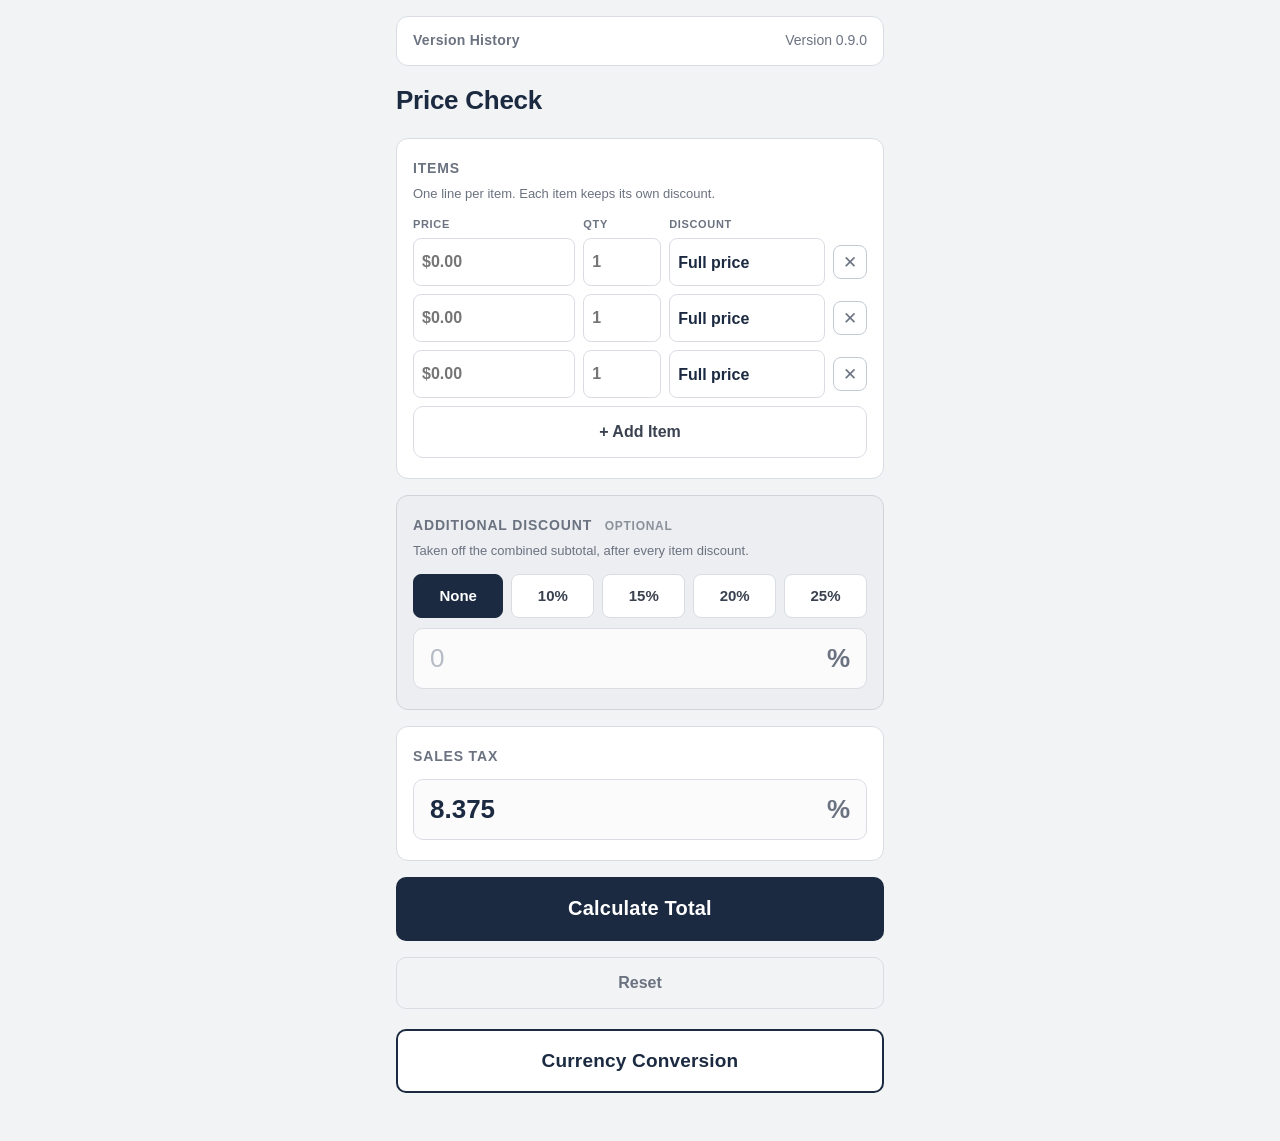
==== commit 1b33c6ee: "Version 0.9.0: 15 languages, translated results, a visible way in The link at the bottom of the calc" ====
--- a/index.html
+++ b/index.html
@@ -107,22 +107,30 @@
 
       <p class="error" id="error" hidden></p>
 
-      <!-- Results -->
+      <!-- Results. Everything inside here is translated, because this is
+           the part turned round and shown to the customer. -->
       <section class="card results" id="results" hidden>
+
+        <!-- Language for the results, shared with the Currency screen -->
+        <div class="result-lang">
+          <label class="result-lang-label" for="resultLanguage" data-i18n="language">Language</label>
+          <select id="resultLanguage" class="lang-select"></select>
+        </div>
+
         <div class="original-total">
-          <span class="original-label">Original Total</span>
+          <span class="original-label" data-i18n="originalTotal">Original Total</span>
           <span class="original-value" id="rOriginal">$0.00</span>
         </div>
 
-        <div class="section-title">Item Breakdown</div>
+        <div class="section-title" data-i18n="itemBreakdown">Item Breakdown</div>
         <ul class="breakdown" id="breakdown"></ul>
 
         <div class="result-row">
-          <span class="result-label">Items Subtotal</span>
+          <span class="result-label" data-i18n="itemsSubtotal">Items Subtotal</span>
           <span class="result-value" id="rSubtotal">$0.00</span>
         </div>
         <div class="result-row" id="rItemSavingsRow" hidden>
-          <span class="result-label">Item Discounts Saved</span>
+          <span class="result-label" data-i18n="itemDiscountsSaved">Item Discounts Saved</span>
           <span class="result-value result-value--savings" id="rItemSavings">-$0.00</span>
         </div>
         <div class="result-row" id="rDiscountRow" hidden>
@@ -130,12 +138,12 @@
           <span class="result-value result-value--savings" id="rDiscount">-$0.00</span>
         </div>
         <div class="result-row" id="rAfterRow" hidden>
-          <span class="result-label">Subtotal After All Discounts</span>
+          <span class="result-label" data-i18n="subtotalAfterAll">Subtotal After All Discounts</span>
           <span class="result-value" id="rAfter">$0.00</span>
         </div>
 
         <div class="savings-box" id="rSavingsBox" hidden>
-          <span class="savings-box-label">Total Savings</span>
+          <span class="savings-box-label" data-i18n="totalSavings">Total Savings</span>
           <span class="savings-box-value" id="rTotalSavings">$0.00</span>
           <span class="savings-box-note" id="rSavingsPercent">You saved 0%</span>
         </div>
@@ -145,26 +153,28 @@
           <span class="result-value" id="rTax">$0.00</span>
         </div>
         <div class="result-total">
-          <span class="total-label">Final Total</span>
+          <span class="total-label" data-i18n="finalTotal">Final Total</span>
           <span class="total-value" id="rTotal">$0.00</span>
         </div>
 
         <p class="saved-today" id="rSavedToday" hidden>You saved $0.00 today</p>
 
         <div class="math">
-          <div class="math-title">How this was calculated</div>
+          <div class="math-title" data-i18n="howCalculated">How this was calculated</div>
           <ol class="math-steps" id="mathSteps"></ol>
         </div>
       </section>
 
       <button type="button" class="btn-secondary" id="resetBtn">Reset</button>
 
-      <!-- Quiet way through to the customer-facing converter -->
-      <p class="link-row">
-        <button type="button" class="text-link" id="openCurrencyBtn">
-          Currency Conversion
-        </button>
-      </p>
+      <!-- The way through to the customer-facing converter. It carries the
+           chosen language underneath the English, so a customer can read it
+           and ask for it - and anyone who does not need it simply ignores
+           it. -->
+      <button type="button" class="btn-convert" id="openCurrencyBtn">
+        <span class="btn-convert-en">Currency Conversion</span>
+        <span class="btn-convert-native" id="convertNative" dir="auto" hidden></span>
+      </button>
 
     </div>
 
@@ -174,19 +184,11 @@
          ==================================================================== -->
     <div id="viewCurrency" hidden>
 
-      <!-- Language picker, in each language's own name -->
+      <!-- Language picker. The buttons are built from the list in i18n.js,
+           each showing the language's own name. -->
       <section class="card">
         <span class="field-label" data-i18n="chooseLanguage">Choose your language</span>
-        <div class="lang-grid" id="langGrid">
-          <button type="button" class="lang-btn" data-lang="en">English</button>
-          <button type="button" class="lang-btn" data-lang="es">Español</button>
-          <button type="button" class="lang-btn" data-lang="zh">中文</button>
-          <button type="button" class="lang-btn" data-lang="ja">日本語</button>
-          <button type="button" class="lang-btn" data-lang="ko">한국어</button>
-          <button type="button" class="lang-btn" data-lang="fr">Français</button>
-          <button type="button" class="lang-btn" data-lang="pt">Português</button>
-          <button type="button" class="lang-btn" data-lang="de">Deutsch</button>
-        </div>
+        <div class="lang-grid" id="langGrid"></div>
       </section>
 
       <h1 class="title" data-i18n="title">Currency Conversion</h1>
@@ -277,6 +279,8 @@
 
   </main>
 
+  <!-- i18n.js holds every translation and must load first. -->
+  <script src="i18n.js"></script>
   <script src="script.js"></script>
   <script src="currency.js"></script>
 </body>
--- a/style.css
+++ b/style.css
@@ -623,26 +623,118 @@
   text-align: center;
 }
 
-/* --- Link through to Currency Conversion --------------------------------- */
-
-.link-row {
-  margin: 20px 0 0;
-  text-align: center;
-}
-
-.text-link {
-  border: 0;
-  background: none;
-  padding: 10px 6px;
-  color: var(--gray-text);
-  font-family: inherit;
-  font-size: 15px;
-  font-weight: 600;
-  text-decoration: underline;
-  text-underline-offset: 3px;
+/* --- The way through to Currency Conversion ------------------------------ */
+
+/* Outlined rather than filled, so it reads clearly without competing with
+   Calculate Total. Two lines: English for whoever is holding the phone,
+   and the chosen language underneath for the customer. */
+.btn-convert {
+  display: flex;
+  flex-direction: column;
+  align-items: center;
+  justify-content: center;
+  gap: 2px;
+  width: 100%;
+  min-height: 64px;
+  margin-top: 20px;
+  padding: 12px 14px;
+  border: 2px solid var(--navy);
+  border-radius: 10px;
+  background: #ffffff;
+  color: var(--navy);
+  font-family: inherit;
   cursor: pointer;
   -webkit-appearance: none;
   appearance: none;
+}
+
+.btn-convert:active {
+  background: #eef1f6;
+}
+
+.btn-convert-en {
+  font-size: 19px;
+  font-weight: 700;
+  letter-spacing: 0.01em;
+}
+
+.btn-convert-native {
+  font-size: 17px;
+  font-weight: 600;
+  line-height: 1.3;
+  color: var(--charcoal);
+}
+
+/* --- Language picker above the results ----------------------------------- */
+
+.result-lang {
+  display: flex;
+  align-items: center;
+  gap: 10px;
+  padding-bottom: 14px;
+  margin-bottom: 14px;
+  border-bottom: 1px solid var(--line);
+}
+
+.result-lang-label {
+  flex: 0 0 auto;
+  font-size: 12px;
+  font-weight: 600;
+  color: var(--gray-text);
+  text-transform: uppercase;
+  letter-spacing: 0.06em;
+}
+
+.lang-select {
+  flex: 1 1 auto;
+  min-width: 0;
+  min-height: 44px;
+  padding: 0 34px 0 12px;
+  border: 1px solid var(--line);
+  border-radius: 8px;
+  background-color: #ffffff;
+  background-image: url("data:image/svg+xml;charset=utf-8,%3Csvg xmlns='http://www.w3.org/2000/svg' width='12' height='8' viewBox='0 0 12 8'%3E%3Cpath d='M1 1.5l5 5 5-5' fill='none' stroke='%236b7280' stroke-width='2' stroke-linecap='round' stroke-linejoin='round'/%3E%3C/svg%3E");
+  background-repeat: no-repeat;
+  background-position: right 12px center;
+  color: var(--navy);
+  font-family: inherit;
+  font-size: 16px;
+  font-weight: 600;
+  -webkit-appearance: none;
+  appearance: none;
+}
+
+.lang-select:focus {
+  outline: 2px solid var(--navy);
+  outline-offset: -2px;
+}
+
+/* --- Right-to-left languages --------------------------------------------- */
+
+/* Only the panels shown to the customer flip; the fields the employee
+   types into always stay the usual way round. */
+[dir="rtl"] .math-steps {
+  padding-left: 0;
+  padding-right: 18px;
+}
+
+/* Money always reads left to right, so a minus sign stays in front of the
+   amount instead of being carried to the other end: -$61.05, not $61.05-. */
+[dir="rtl"] .original-value,
+[dir="rtl"] .result-value,
+[dir="rtl"] .total-value,
+[dir="rtl"] .savings-box-value,
+[dir="rtl"] .item-line-title,
+[dir="rtl"] .item-line-row b,
+[dir="rtl"] .cc-usd-value,
+[dir="rtl"] .cc-main-value {
+  direction: ltr;
+  unicode-bidi: isolate;
+}
+
+[dir="rtl"] .lang-select {
+  padding: 0 12px 0 34px;
+  background-position: left 12px center;
 }
 
 /* --- Currency Conversion: language picker -------------------------------- */
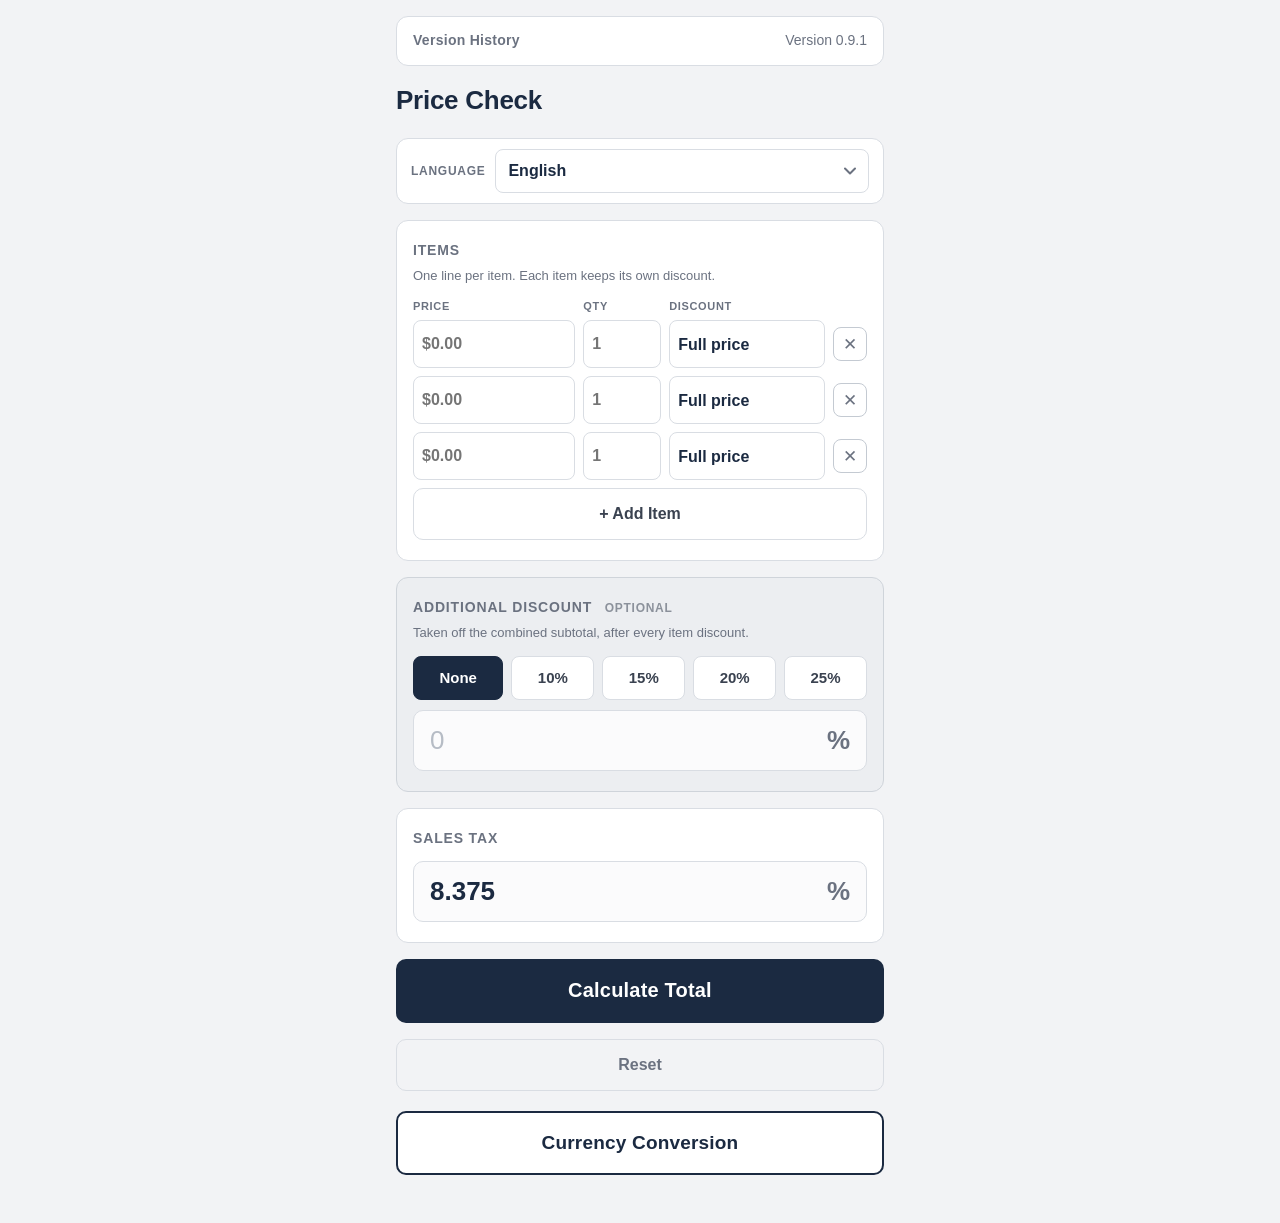
==== commit 7b26446b: "Version 0.9.1: move the Language menu out of the hidden results card It was placed at the top of #re" ====
--- a/index.html
+++ b/index.html
@@ -38,6 +38,14 @@
 
       <h1 class="title">Price Check</h1>
 
+      <!-- Language for everything shown to the customer: the results below
+           and the Currency Conversion screen. Kept up here so it is there
+           before anything is calculated, not buried in the results. -->
+      <div class="lang-row" id="langRow">
+        <label class="lang-row-label" for="resultLanguage" data-i18n="language">Language</label>
+        <select id="resultLanguage" class="lang-select"></select>
+      </div>
+
       <!-- Items -->
       <section class="card">
         <span class="field-label">Items</span>
@@ -110,13 +118,6 @@
       <!-- Results. Everything inside here is translated, because this is
            the part turned round and shown to the customer. -->
       <section class="card results" id="results" hidden>
-
-        <!-- Language for the results, shared with the Currency screen -->
-        <div class="result-lang">
-          <label class="result-lang-label" for="resultLanguage" data-i18n="language">Language</label>
-          <select id="resultLanguage" class="lang-select"></select>
-        </div>
-
         <div class="original-total">
           <span class="original-label" data-i18n="originalTotal">Original Total</span>
           <span class="original-value" id="rOriginal">$0.00</span>
--- a/style.css
+++ b/style.css
@@ -665,18 +665,23 @@
   color: var(--charcoal);
 }
 
-/* --- Language picker above the results ----------------------------------- */
-
-.result-lang {
+/* --- Language picker, under the title ------------------------------------ */
+
+/* Sits above everything so it is there before a calculation, not hidden
+   inside the results. It sets the language of the results below and of the
+   Currency Conversion screen at the same time. */
+.lang-row {
   display: flex;
   align-items: center;
   gap: 10px;
-  padding-bottom: 14px;
-  margin-bottom: 14px;
-  border-bottom: 1px solid var(--line);
-}
-
-.result-lang-label {
+  margin-bottom: 16px;
+  padding: 10px 14px;
+  background: var(--card);
+  border: 1px solid var(--line);
+  border-radius: var(--radius);
+}
+
+.lang-row-label {
   flex: 0 0 auto;
   font-size: 12px;
   font-weight: 600;
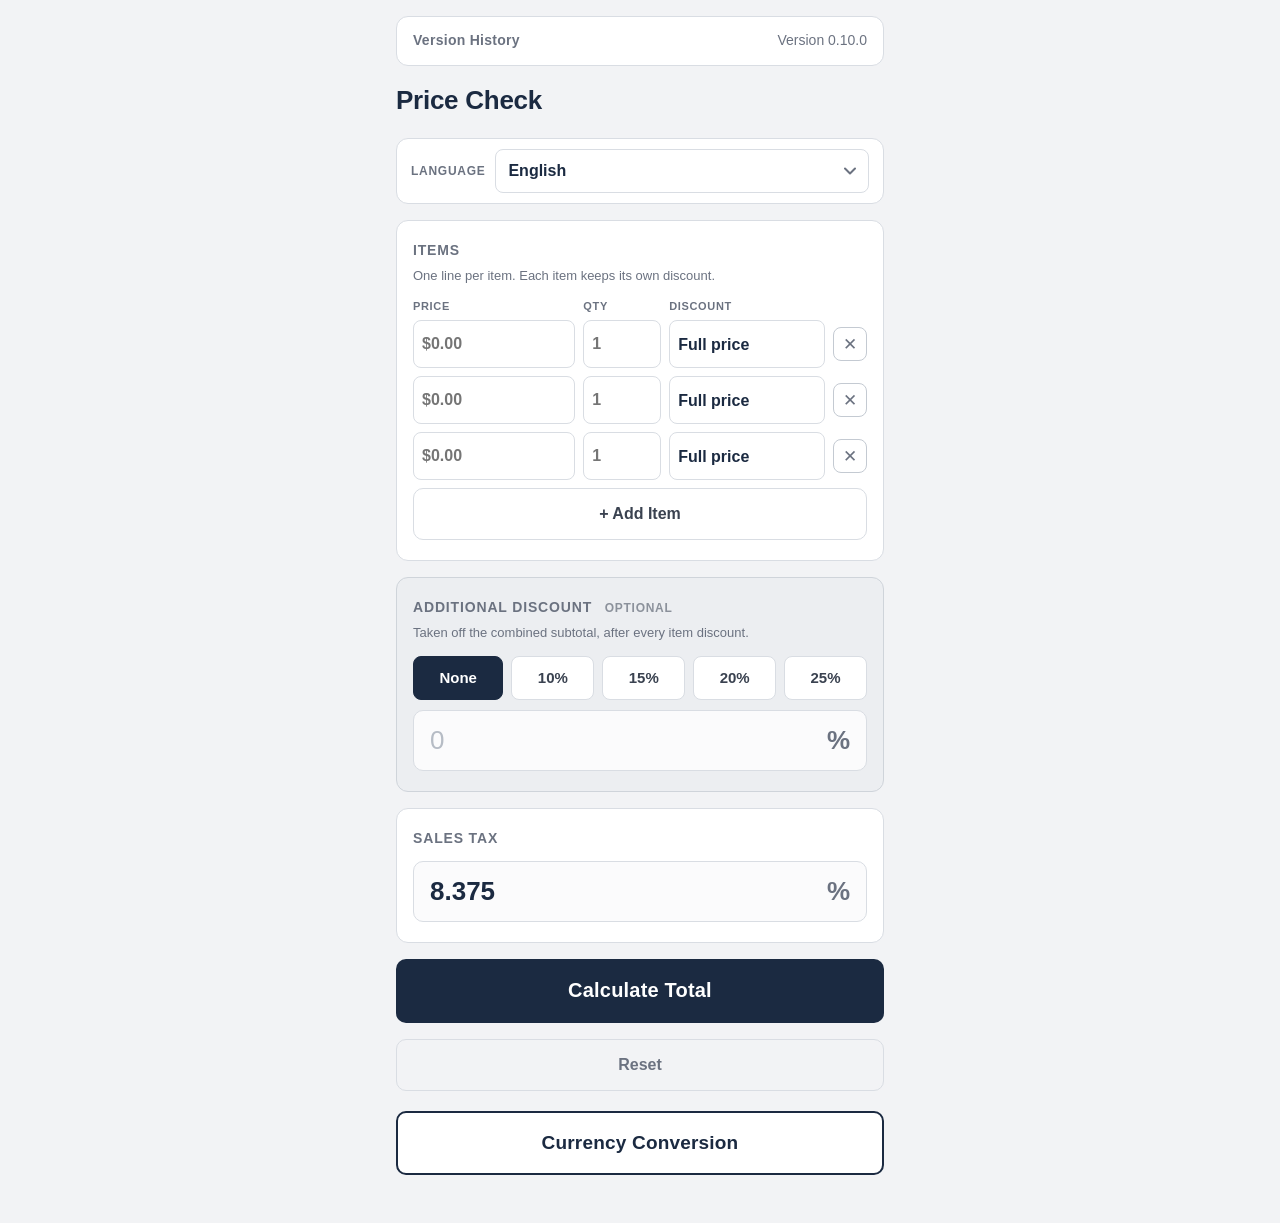
==== commit 8539b632: "Version 0.10.0: stale totals, stale rates, and a rate left behind Three findings from an outside rev" ====
--- a/index.html
+++ b/index.html
@@ -118,6 +118,14 @@
       <!-- Results. Everything inside here is translated, because this is
            the part turned round and shown to the customer. -->
       <section class="card results" id="results" hidden>
+
+        <!-- Shown when an item, discount or tax has been edited since these
+             figures were worked out. The figures are dimmed with it, so a
+             stale total is never handed to a customer as current. -->
+        <p class="stale-note" id="staleNote" hidden data-i18n="outOfDate">
+          These figures are out of date — press Calculate Total again
+        </p>
+
         <div class="original-total">
           <span class="original-label" data-i18n="originalTotal">Original Total</span>
           <span class="original-value" id="rOriginal">$0.00</span>
@@ -245,9 +253,10 @@
 
         <p class="rate-status" id="rateStatus" hidden></p>
 
-        <button type="button" class="btn-secondary" id="retryBtn" hidden data-i18n="tryAgain">
-          Try Again
-        </button>
+        <!-- Always available, not only after a failure: a rate fetched an
+             hour ago is still the rate on screen until someone asks for a
+             new one. Its wording is set in currency.js. -->
+        <button type="button" class="btn-secondary" id="refreshBtn">Update Rate</button>
 
         <!-- Optional override, deliberately tucked away -->
         <details class="manual-rate">
--- a/style.css
+++ b/style.css
@@ -313,6 +313,27 @@
   white-space: nowrap;
 }
 
+/* --- Out-of-date results -------------------------------------------------- */
+
+.stale-note {
+  margin: 0 0 16px;
+  padding: 10px 12px;
+  border: 1px solid #e3c9a0;
+  border-left-width: 4px;
+  border-radius: 8px;
+  background: #fdf6e8;
+  color: #8a5a12;
+  font-size: 14px;
+  font-weight: 600;
+  line-height: 1.4;
+}
+
+/* The figures fade while the notice stays sharp, so nothing stale can be
+   mistaken for the current total at a glance. */
+.results.is-stale > *:not(.stale-note) {
+  opacity: 0.4;
+}
+
 /* --- Calculation steps --------------------------------------------------- */
 
 .math {
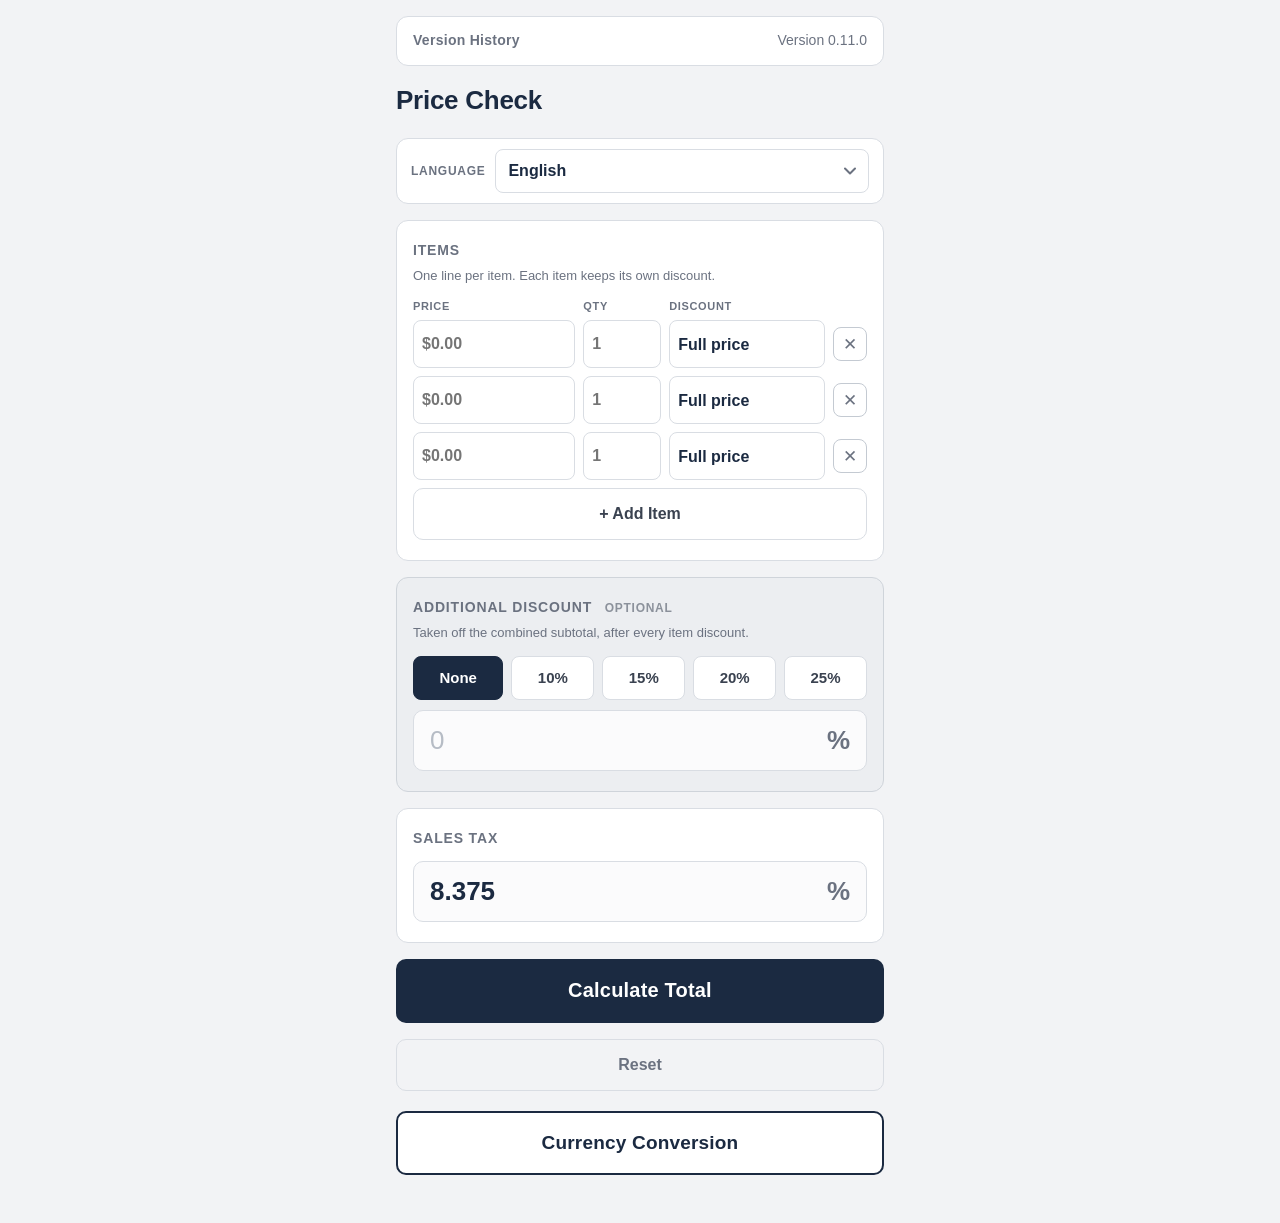
==== commit f21eb59a: "Version 0.11.0: download the rate once a day, then work offline all day The converter is used on a s" ====
--- a/index.html
+++ b/index.html
@@ -234,6 +234,12 @@
           <span class="cc-main-label" data-i18n="customerPrice">Customer Price</span>
           <span class="cc-main-value" id="ccPrice">—</span>
         </div>
+
+        <!-- Where the rate came from and when, kept small on purpose: the
+             converted price is what the customer is meant to read. Both
+             lines are written in currency.js. -->
+        <p class="cc-source" id="ccSource" hidden></p>
+        <p class="cc-rate-time" id="ccRateTime" hidden></p>
 
         <p class="cc-disclaimer" data-i18n="disclaimer">
           Estimated conversion. Your bank or card issuer may use a different exchange rate.
--- a/style.css
+++ b/style.css
@@ -893,6 +893,30 @@
 .cc-main-value.is-long { font-size: 42px; }
 .cc-main-value.is-xlong { font-size: 32px; }
 
+/* Where the rate came from, and when it was downloaded. Deliberately
+   quiet: it sits under the converted price and must never compete with
+   it. The old-rate wording is the one exception - it is still readable
+   at a glance, because a rate from yesterday is worth noticing. */
+
+.cc-source {
+  margin: 12px 0 0;
+  font-size: 13px;
+  font-weight: 600;
+  line-height: 1.4;
+  color: var(--gray-text);
+}
+
+.cc-source.is-old {
+  color: #8a5a12;
+}
+
+.cc-rate-time {
+  margin: 2px 0 0;
+  font-size: 12px;
+  line-height: 1.4;
+  color: var(--gray-text);
+}
+
 .cc-disclaimer {
   margin: 14px 0 0;
   font-size: 12px;
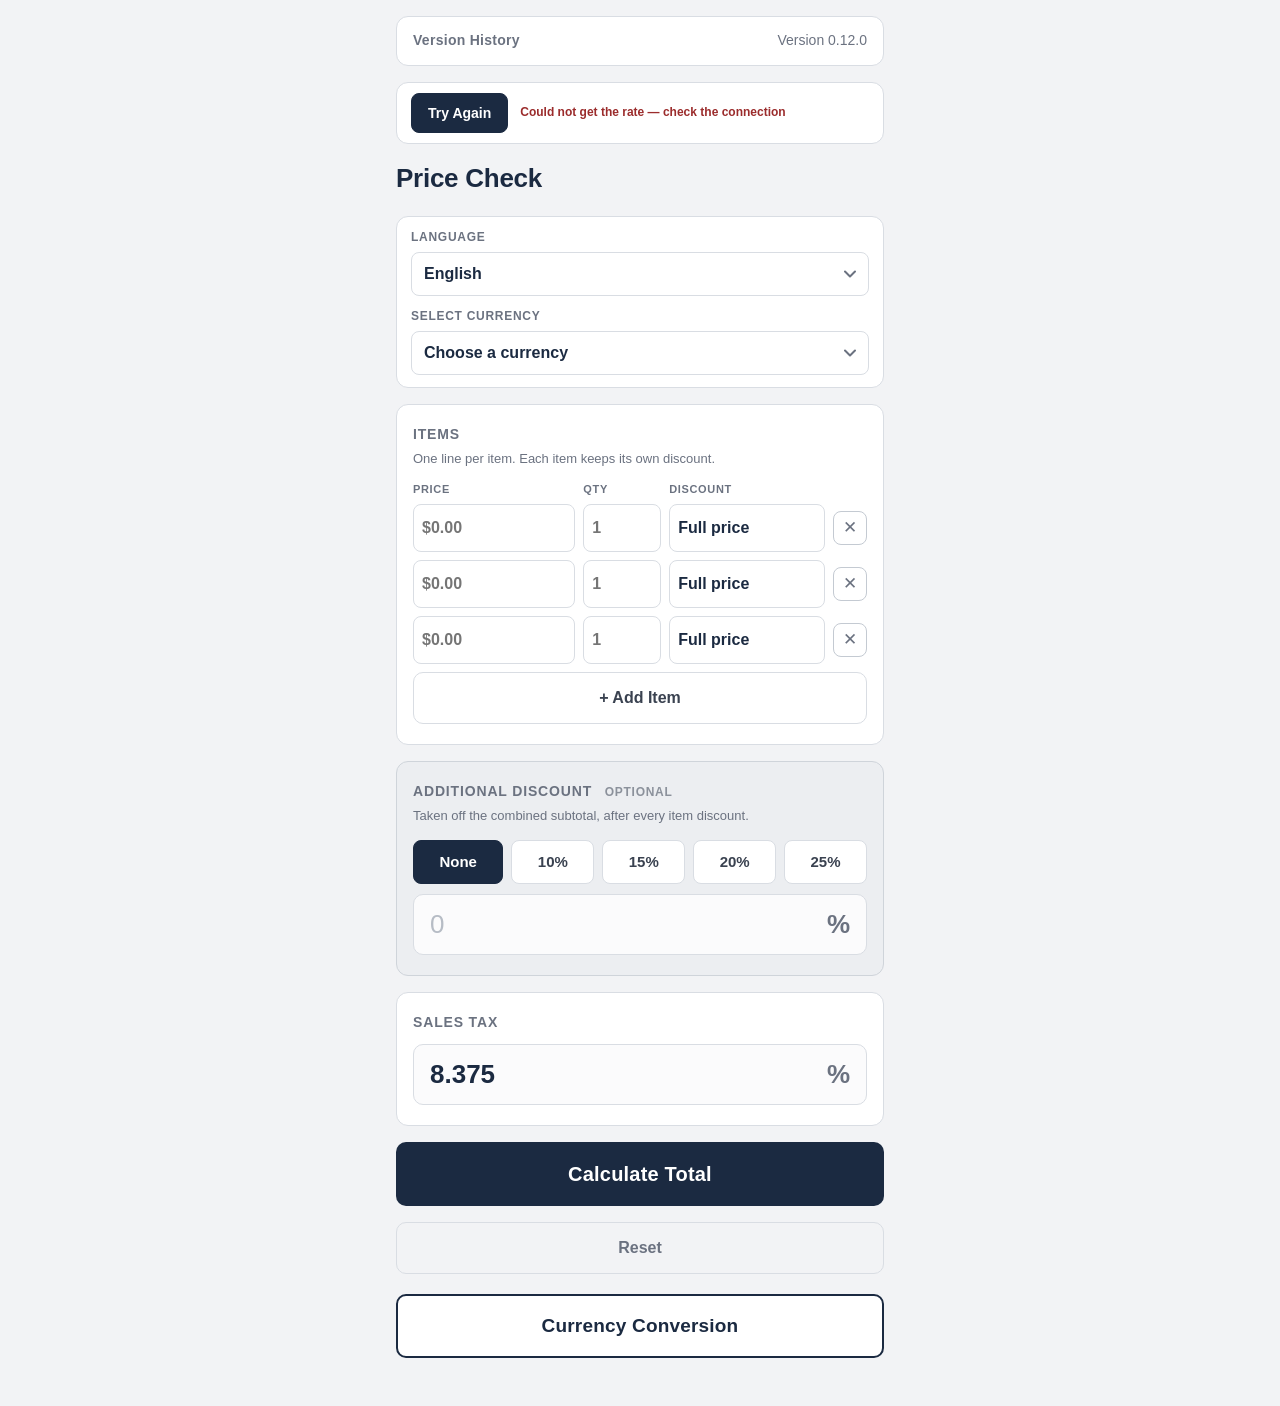
==== commit d2a91b3a: "Version 0.12.0: show the local currency under the Final Total Opening a second screen to answer "wha" ====
--- a/index.html
+++ b/index.html
@@ -36,14 +36,30 @@
         <div class="vh-body" id="versionBody"></div>
       </details>
 
+      <!-- Today's exchange rate. Pressed once before a shift while there is
+           a signal; after that the rate lives on the phone and nothing here
+           needs the internet again. This bar is for whoever is holding the
+           phone, so it stays in English like the rest of the controls. -->
+      <div class="rate-bar" id="rateBar">
+        <button type="button" class="btn-rate" id="getRateBtn">Get Today's Rate</button>
+        <span class="rate-bar-note" id="rateBarNote">—</span>
+      </div>
+
       <h1 class="title">Price Check</h1>
 
-      <!-- Language for everything shown to the customer: the results below
-           and the Currency Conversion screen. Kept up here so it is there
-           before anything is calculated, not buried in the results. -->
+      <!-- Language and currency for everything shown to the customer: the
+           results below and the Currency Conversion screen. Kept up here so
+           both are there before anything is calculated, not buried in the
+           results. -->
       <div class="lang-row" id="langRow">
-        <label class="lang-row-label" for="resultLanguage" data-i18n="language">Language</label>
-        <select id="resultLanguage" class="lang-select"></select>
+        <div class="lang-field">
+          <label class="lang-row-label" for="resultLanguage" data-i18n="language">Language</label>
+          <select id="resultLanguage" class="lang-select"></select>
+        </div>
+        <div class="lang-field">
+          <label class="lang-row-label" for="mainCurrency" data-i18n="selectCurrency">Select Currency</label>
+          <select id="mainCurrency" class="lang-select"></select>
+        </div>
       </div>
 
       <!-- Items -->
@@ -164,6 +180,16 @@
         <div class="result-total">
           <span class="total-label" data-i18n="finalTotal">Final Total</span>
           <span class="total-value" id="rTotal">$0.00</span>
+        </div>
+
+        <!-- The same total in the customer's own currency, directly under
+             the dollars. Written by currency.js from the rate saved on the
+             phone - it needs no connection, and it is simply left out when
+             no currency has been chosen or no rate is in hand. -->
+        <div class="converted" id="converted" hidden>
+          <span class="converted-label" id="convertedLabel">—</span>
+          <span class="converted-value" id="convertedValue">—</span>
+          <span class="converted-note" id="convertedNote"></span>
         </div>
 
         <p class="saved-today" id="rSavedToday" hidden>You saved $0.00 today</p>
--- a/style.css
+++ b/style.css
@@ -311,6 +311,114 @@
   font-variant-numeric: tabular-nums;
   letter-spacing: -0.03em;
   white-space: nowrap;
+}
+
+/* --- The total again in the customer's currency --------------------------- */
+
+/* Sits directly under the dollars and is deliberately almost as loud: this
+   is the number the customer is being shown. It keeps the navy of the
+   total above it rather than competing with a second colour. */
+
+.converted {
+  display: flex;
+  flex-direction: column;
+  align-items: flex-start;
+  gap: 2px;
+  margin-top: 16px;
+  padding-top: 14px;
+  border-top: 1px solid var(--line);
+}
+
+.converted-label {
+  font-size: 13px;
+  font-weight: 700;
+  color: var(--gray-text);
+  text-transform: uppercase;
+  letter-spacing: 0.08em;
+}
+
+.converted-value {
+  font-size: 44px;
+  line-height: 1.05;
+  font-weight: 700;
+  color: var(--navy);
+  font-variant-numeric: tabular-nums;
+  letter-spacing: -0.03em;
+  white-space: nowrap;
+}
+
+.converted-value.is-long {
+  font-size: 36px;
+}
+
+.converted-value.is-xlong {
+  font-size: 28px;
+}
+
+.converted-note {
+  margin-top: 4px;
+  font-size: 12px;
+  line-height: 1.4;
+  color: var(--gray-text);
+}
+
+.converted-note.is-old {
+  color: #8a5a12;
+  font-weight: 600;
+}
+
+/* --- Today's rate, at the top of the main screen -------------------------- */
+
+/* For whoever is holding the phone, not the customer, so it is quiet and
+   stays in English like the other controls. One press before a shift and
+   the converter works all day with no signal. */
+
+.rate-bar {
+  display: flex;
+  align-items: center;
+  gap: 12px;
+  flex-wrap: wrap;
+  margin-bottom: 16px;
+  padding: 10px 14px;
+  background: var(--card);
+  border: 1px solid var(--line);
+  border-radius: var(--radius);
+}
+
+.btn-rate {
+  flex: 0 0 auto;
+  min-height: 40px;
+  padding: 0 16px;
+  border: 1px solid var(--navy);
+  border-radius: 8px;
+  background: var(--navy);
+  color: #fff;
+  font-size: 14px;
+  font-weight: 600;
+  font-family: inherit;
+  cursor: pointer;
+}
+
+.btn-rate:disabled {
+  opacity: 0.55;
+}
+
+.rate-bar-note {
+  flex: 1 1 140px;
+  min-width: 0;
+  font-size: 12px;
+  line-height: 1.4;
+  color: var(--gray-text);
+}
+
+.rate-bar-note.is-old {
+  color: #8a5a12;
+  font-weight: 600;
+}
+
+.rate-bar-note.is-error {
+  color: #9b2c2c;
+  font-weight: 600;
 }
 
 /* --- Out-of-date results -------------------------------------------------- */
@@ -693,13 +801,24 @@
    Currency Conversion screen at the same time. */
 .lang-row {
   display: flex;
-  align-items: center;
-  gap: 10px;
+  flex-direction: column;
+  gap: 12px;
   margin-bottom: 16px;
-  padding: 10px 14px;
+  padding: 12px 14px;
   background: var(--card);
   border: 1px solid var(--line);
   border-radius: var(--radius);
+}
+
+/* Label above its menu rather than beside it: the labels are translated,
+   so their widths vary wildly and nothing would line up across languages.
+   It also leaves the menu the full width, which matters for entries as
+   long as "JPY — 日本円". */
+.lang-field {
+  display: flex;
+  flex-direction: column;
+  gap: 6px;
+  min-width: 0;
 }
 
 .lang-row-label {
